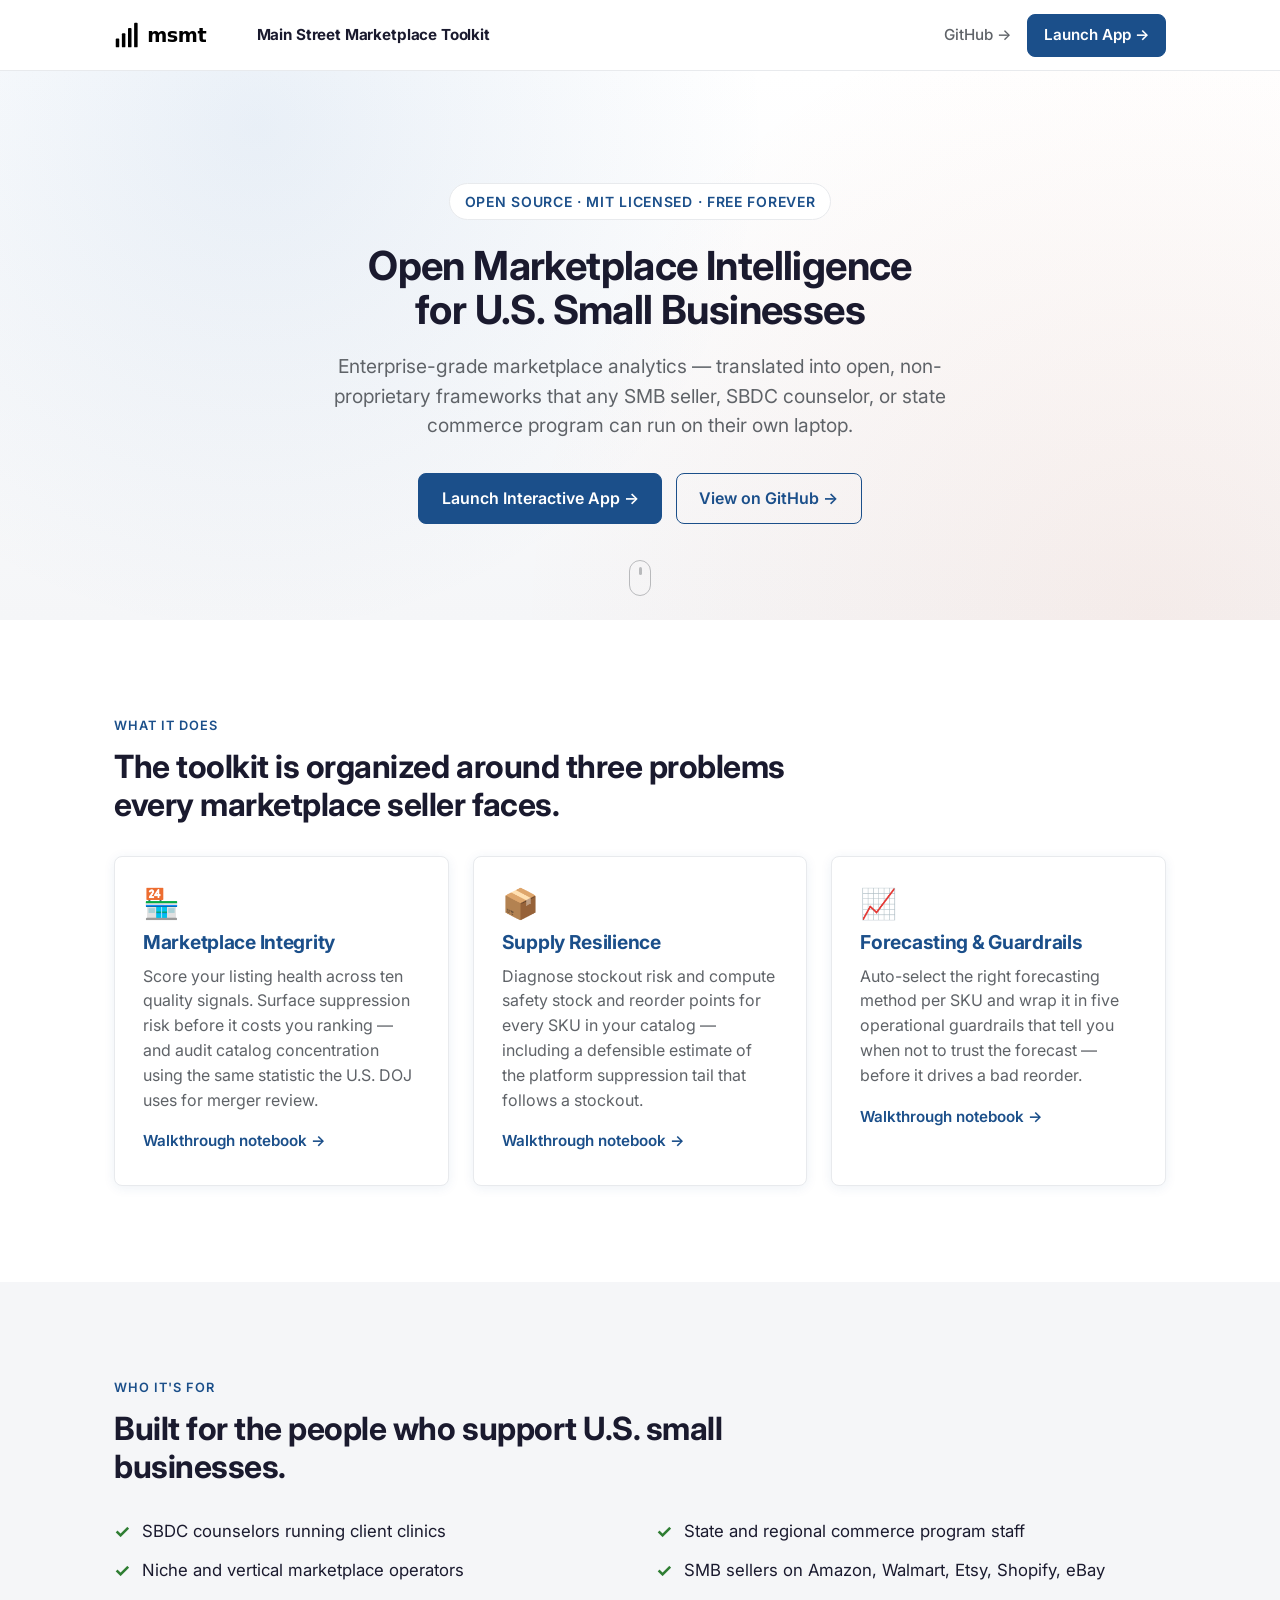
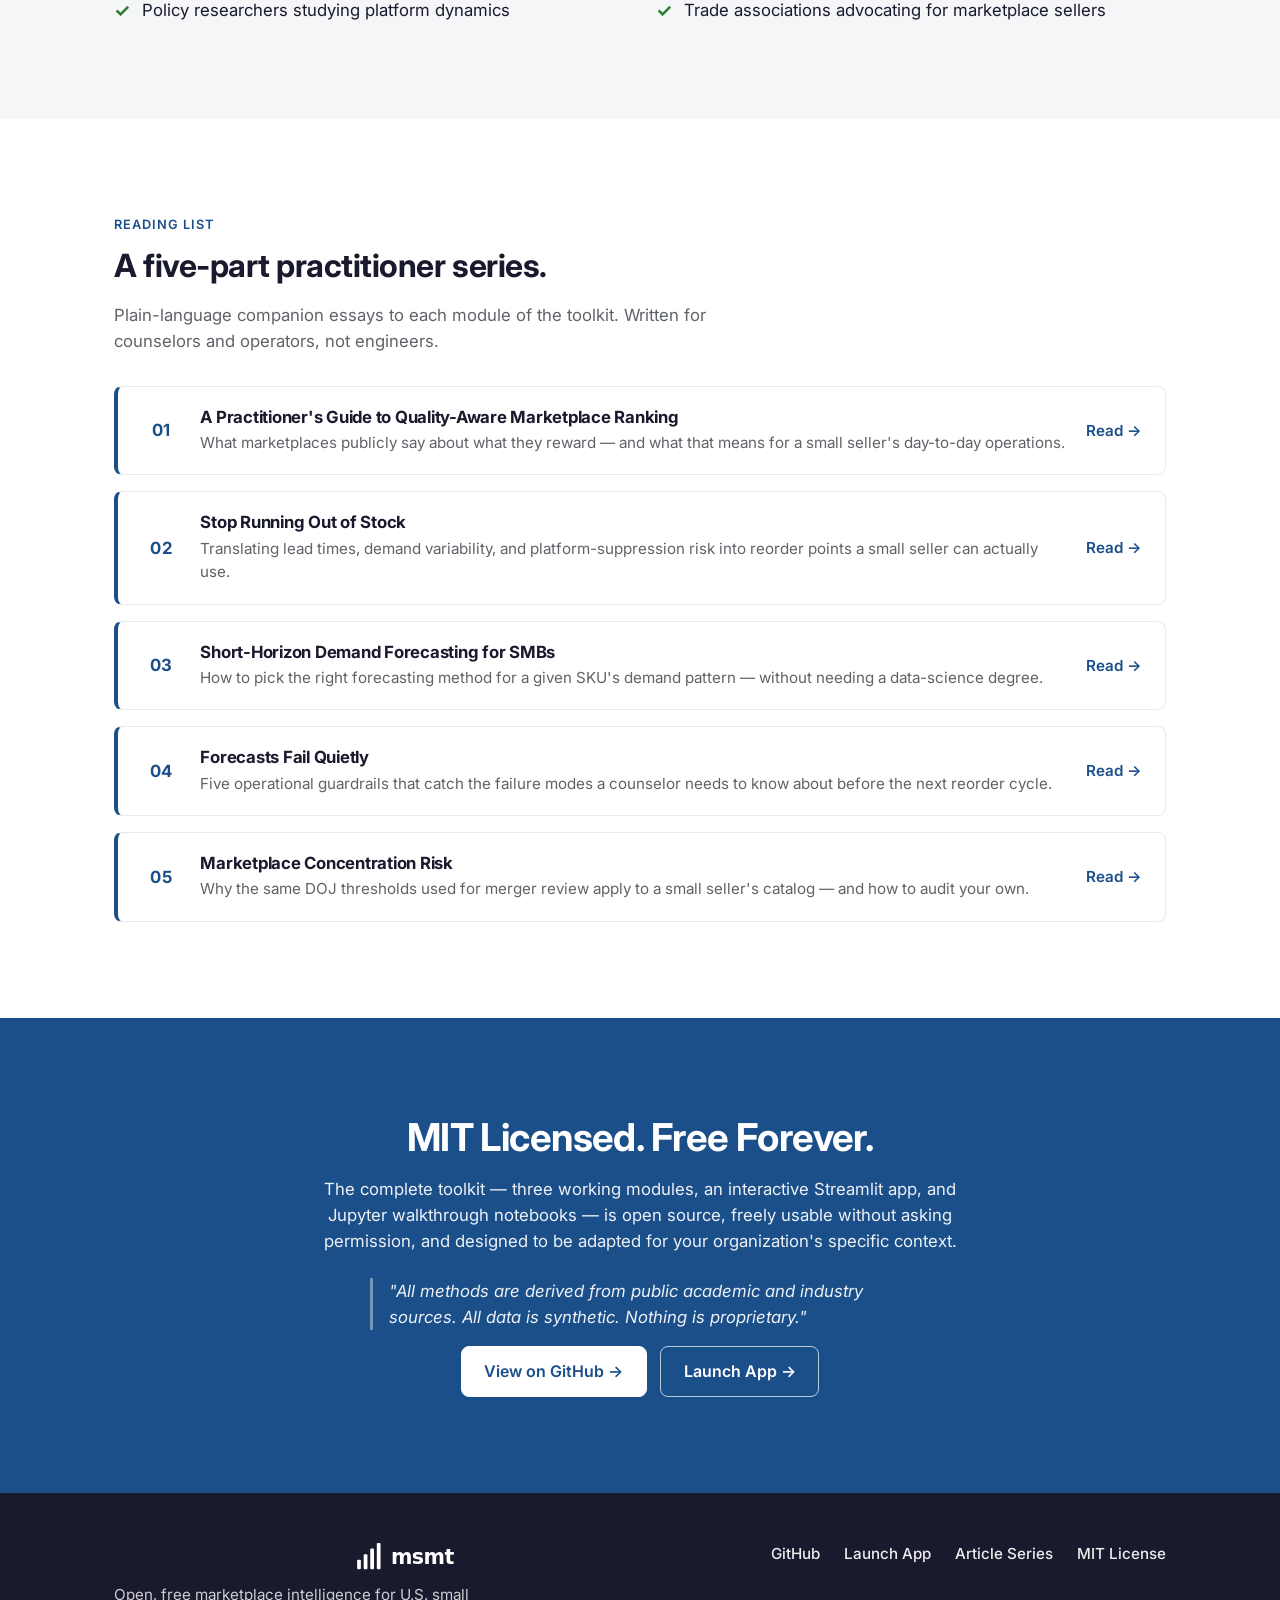
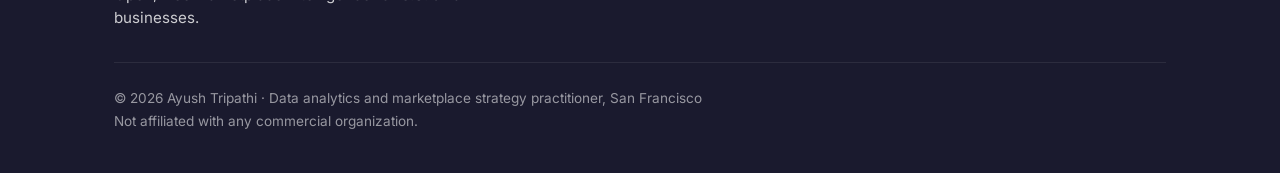
==== website/index.html @ 398aa833 "Add website landing page for mainstreetmarketplace.org Self-contained static landing page deployable" ====
<!DOCTYPE html>
<html lang="en">
<head>
    <meta charset="UTF-8">
    <meta name="viewport" content="width=device-width, initial-scale=1.0">
    <title>Main Street Marketplace Toolkit — Open Marketplace Intelligence for U.S. Small Businesses</title>
    <meta name="description" content="Open, free, MIT-licensed marketplace intelligence toolkit for U.S. small businesses, SBDC counselors, and state commerce programs. Listing-quality scoring, supply-resilience analytics, and demand forecasting with practitioner guardrails.">
    <link rel="icon" type="image/svg+xml" href="assets/logo.svg">
    <link rel="preconnect" href="https://fonts.googleapis.com">
    <link rel="preconnect" href="https://fonts.gstatic.com" crossorigin>
    <link href="https://fonts.googleapis.com/css2?family=Inter:wght@400;500;600;700&display=swap" rel="stylesheet">
    <link rel="stylesheet" href="style.css">
</head>
<body>

<!-- =============================================================== -->
<!-- 1. NAVBAR                                                         -->
<!-- =============================================================== -->
<header class="navbar">
    <div class="navbar-inner">
        <a href="#top" class="brand" aria-label="Main Street Marketplace Toolkit home">
            <img src="assets/logo.svg" alt="" class="brand-logo">
            <span class="brand-name">Main Street Marketplace Toolkit</span>
        </a>
        <nav class="nav-links" aria-label="Primary">
            <a href="https://github.com/ayushtripathi955/main-street-marketplace-toolkit" class="nav-link" target="_blank" rel="noopener">GitHub →</a>
            <a href="https://app.mainstreetmarketplace.org" class="btn btn-primary nav-cta">Launch App →</a>
        </nav>
    </div>
</header>

<main id="top">

<!-- =============================================================== -->
<!-- 2. HERO                                                           -->
<!-- =============================================================== -->
<section class="hero">
    <div class="container hero-inner">
        <span class="eyebrow">Open Source · MIT Licensed · Free Forever</span>
        <h1 class="hero-headline">Open Marketplace Intelligence<br>for U.S. Small Businesses</h1>
        <p class="hero-subhead">
            Enterprise-grade marketplace analytics — translated into open,
            non-proprietary frameworks that any SMB seller, SBDC counselor,
            or state commerce program can run on their own laptop.
        </p>
        <div class="hero-ctas">
            <a href="https://app.mainstreetmarketplace.org" class="btn btn-primary">Launch Interactive App →</a>
            <a href="https://github.com/ayushtripathi955/main-street-marketplace-toolkit" class="btn btn-outline" target="_blank" rel="noopener">View on GitHub →</a>
        </div>
    </div>
    <div class="hero-scroll" aria-hidden="true">
        <span></span>
    </div>
</section>

<!-- =============================================================== -->
<!-- 3. THREE PILLARS                                                  -->
<!-- =============================================================== -->
<section class="section pillars">
    <div class="container">
        <p class="section-eyebrow">What it does</p>
        <h2 class="section-title">The toolkit is organized around three problems every marketplace seller faces.</h2>
        <div class="pillar-grid">

            <article class="pillar-card">
                <div class="pillar-icon" aria-hidden="true">🏪</div>
                <h3>Marketplace Integrity</h3>
                <p>
                    Score your listing health across ten quality signals. Surface
                    suppression risk before it costs you ranking — and audit
                    catalog concentration using the same statistic the U.S. DOJ
                    uses for merger review.
                </p>
                <a href="https://github.com/ayushtripathi955/main-street-marketplace-toolkit/blob/main/notebooks/01_marketplace_integrity_walkthrough.ipynb" class="pillar-link" target="_blank" rel="noopener">Walkthrough notebook →</a>
            </article>

            <article class="pillar-card">
                <div class="pillar-icon" aria-hidden="true">📦</div>
                <h3>Supply Resilience</h3>
                <p>
                    Diagnose stockout risk and compute safety stock and reorder
                    points for every SKU in your catalog — including a defensible
                    estimate of the platform suppression tail that follows a
                    stockout.
                </p>
                <a href="https://github.com/ayushtripathi955/main-street-marketplace-toolkit/blob/main/notebooks/02_supply_resilience_walkthrough.ipynb" class="pillar-link" target="_blank" rel="noopener">Walkthrough notebook →</a>
            </article>

            <article class="pillar-card">
                <div class="pillar-icon" aria-hidden="true">📈</div>
                <h3>Forecasting &amp; Guardrails</h3>
                <p>
                    Auto-select the right forecasting method per SKU and wrap it
                    in five operational guardrails that tell you when not to
                    trust the forecast — before it drives a bad reorder.
                </p>
                <a href="https://github.com/ayushtripathi955/main-street-marketplace-toolkit/blob/main/notebooks/03_forecasting_guardrails_walkthrough.ipynb" class="pillar-link" target="_blank" rel="noopener">Walkthrough notebook →</a>
            </article>

        </div>
    </div>
</section>

<!-- =============================================================== -->
<!-- 4. WHO IT'S FOR                                                   -->
<!-- =============================================================== -->
<section class="section audience">
    <div class="container">
        <p class="section-eyebrow">Who it's for</p>
        <h2 class="section-title">Built for the people who support U.S. small businesses.</h2>
        <ul class="audience-list">
            <li><span class="check">✓</span> SBDC counselors running client clinics</li>
            <li><span class="check">✓</span> State and regional commerce program staff</li>
            <li><span class="check">✓</span> Niche and vertical marketplace operators</li>
            <li><span class="check">✓</span> SMB sellers on Amazon, Walmart, Etsy, Shopify, eBay</li>
            <li><span class="check">✓</span> Policy researchers studying platform dynamics</li>
            <li><span class="check">✓</span> Trade associations advocating for marketplace sellers</li>
        </ul>
    </div>
</section>

<!-- =============================================================== -->
<!-- 5. ARTICLE SERIES                                                 -->
<!-- =============================================================== -->
<section class="section articles">
    <div class="container">
        <p class="section-eyebrow">Reading list</p>
        <h2 class="section-title">A five-part practitioner series.</h2>
        <p class="section-lede">
            Plain-language companion essays to each module of the toolkit.
            Written for counselors and operators, not engineers.
        </p>
        <ol class="article-list">
            <li class="article-card">
                <span class="article-num">01</span>
                <div class="article-body">
                    <h4>A Practitioner's Guide to Quality-Aware Marketplace Ranking</h4>
                    <p>What marketplaces publicly say about what they reward — and what that means for a small seller's day-to-day operations.</p>
                </div>
                <a href="#" class="article-link">Read →</a>
            </li>
            <li class="article-card">
                <span class="article-num">02</span>
                <div class="article-body">
                    <h4>Stop Running Out of Stock</h4>
                    <p>Translating lead times, demand variability, and platform-suppression risk into reorder points a small seller can actually use.</p>
                </div>
                <a href="#" class="article-link">Read →</a>
            </li>
            <li class="article-card">
                <span class="article-num">03</span>
                <div class="article-body">
                    <h4>Short-Horizon Demand Forecasting for SMBs</h4>
                    <p>How to pick the right forecasting method for a given SKU's demand pattern — without needing a data-science degree.</p>
                </div>
                <a href="#" class="article-link">Read →</a>
            </li>
            <li class="article-card">
                <span class="article-num">04</span>
                <div class="article-body">
                    <h4>Forecasts Fail Quietly</h4>
                    <p>Five operational guardrails that catch the failure modes a counselor needs to know about before the next reorder cycle.</p>
                </div>
                <a href="#" class="article-link">Read →</a>
            </li>
            <li class="article-card">
                <span class="article-num">05</span>
                <div class="article-body">
                    <h4>Marketplace Concentration Risk</h4>
                    <p>Why the same DOJ thresholds used for merger review apply to a small seller's catalog — and how to audit your own.</p>
                </div>
                <a href="#" class="article-link">Read →</a>
            </li>
        </ol>
    </div>
</section>

<!-- =============================================================== -->
<!-- 6. OPEN SOURCE CALLOUT                                            -->
<!-- =============================================================== -->
<section class="callout">
    <div class="container callout-inner">
        <h2>MIT Licensed. Free Forever.</h2>
        <p>
            The complete toolkit — three working modules, an interactive
            Streamlit app, and Jupyter walkthrough notebooks — is open
            source, freely usable without asking permission, and designed
            to be adapted for your organization's specific context.
        </p>
        <p class="callout-quote">
            "All methods are derived from public academic and industry
            sources. All data is synthetic. Nothing is proprietary."
        </p>
        <div class="callout-ctas">
            <a href="https://github.com/ayushtripathi955/main-street-marketplace-toolkit" class="btn btn-on-dark" target="_blank" rel="noopener">View on GitHub →</a>
            <a href="https://app.mainstreetmarketplace.org" class="btn btn-on-dark-outline">Launch App →</a>
        </div>
    </div>
</section>

</main>

<!-- =============================================================== -->
<!-- 7. FOOTER                                                         -->
<!-- =============================================================== -->
<footer class="footer">
    <div class="container footer-inner">
        <div class="footer-brand">
            <img src="assets/logo.svg" alt="" class="footer-logo">
            <p class="footer-tagline">
                Open, free marketplace intelligence for U.S. small businesses.
            </p>
        </div>
        <ul class="footer-links" aria-label="Footer">
            <li><a href="https://github.com/ayushtripathi955/main-street-marketplace-toolkit" target="_blank" rel="noopener">GitHub</a></li>
            <li><a href="https://app.mainstreetmarketplace.org">Launch App</a></li>
            <li><a href="#">Article Series</a></li>
            <li><a href="https://github.com/ayushtripathi955/main-street-marketplace-toolkit/blob/main/LICENSE" target="_blank" rel="noopener">MIT License</a></li>
        </ul>
        <p class="footer-meta">
            © 2026 Ayush Tripathi · Data analytics and marketplace strategy practitioner, San Francisco<br>
            Not affiliated with any commercial organization.
        </p>
    </div>
</footer>

</body>
</html>
---- website/style.css ----
/* ==========================================================================
   Main Street Marketplace Toolkit — landing page styles.
   Pure CSS, no preprocessor. CSS custom properties mirror brand/tokens.json.
   Mobile-first; desktop refinements come in via min-width media queries.
   ========================================================================== */

:root {
    /* Colors */
    --color-primary:        #1B4F8A;
    --color-primary-light:  #2D6DB5;
    --color-primary-dark:   #0F3060;
    --color-accent:         #E85D26;
    --color-accent-light:   #F07A48;
    --color-success:        #2E7D32;
    --color-warning:        #F57C00;
    --color-danger:         #C62828;
    --color-neutral-100:    #FFFFFF;
    --color-neutral-200:    #F5F6F8;
    --color-neutral-300:    #E8EAED;
    --color-neutral-600:    #5F6368;
    --color-neutral-900:    #1A1A2E;

    /* Typography */
    --font-family: 'Inter', -apple-system, BlinkMacSystemFont, 'Segoe UI', sans-serif;
    --fs-base:  16px;
    --fs-sm:    14px;
    --fs-lg:    20px;
    --fs-xl:    28px;
    --fs-hero:  40px;

    /* Layout */
    --container-max: 1100px;
    --radius:        8px;
    --shadow:        0 2px 12px rgba(27, 79, 138, 0.08);
    --shadow-lg:     0 8px 32px rgba(27, 79, 138, 0.12);
}

/* --------------------------------------------------------------------------
   Reset / base
   -------------------------------------------------------------------------- */

*, *::before, *::after { box-sizing: border-box; }

html {
    scroll-behavior: smooth;
    text-size-adjust: 100%;
}

body {
    margin: 0;
    padding: 0;
    font-family: var(--font-family);
    font-size: var(--fs-base);
    line-height: 1.55;
    color: var(--color-neutral-900);
    background-color: var(--color-neutral-100);
    -webkit-font-smoothing: antialiased;
    -moz-osx-font-smoothing: grayscale;
}

h1, h2, h3, h4 {
    margin: 0 0 0.5em;
    color: var(--color-neutral-900);
    letter-spacing: -0.015em;
    line-height: 1.2;
}

p { margin: 0 0 1em; }

a {
    color: var(--color-primary);
    text-decoration: none;
    transition: color 0.15s ease;
}

a:hover { color: var(--color-primary-dark); }

img { display: block; max-width: 100%; height: auto; }

ul, ol { padding: 0; margin: 0; list-style: none; }

.container {
    width: 100%;
    max-width: var(--container-max);
    margin: 0 auto;
    padding: 0 1.5rem;
}

/* --------------------------------------------------------------------------
   Buttons
   -------------------------------------------------------------------------- */

.btn {
    display: inline-flex;
    align-items: center;
    justify-content: center;
    padding: 0.75rem 1.4rem;
    font-family: var(--font-family);
    font-size: var(--fs-base);
    font-weight: 600;
    border-radius: var(--radius);
    border: 1.5px solid transparent;
    cursor: pointer;
    text-decoration: none;
    transition: background-color 0.15s ease, color 0.15s ease,
                border-color 0.15s ease, transform 0.05s ease;
    white-space: nowrap;
}

.btn:active { transform: translateY(1px); }

.btn-primary {
    background-color: var(--color-primary);
    color: var(--color-neutral-100);
    border-color: var(--color-primary);
}

.btn-primary:hover {
    background-color: var(--color-primary-dark);
    border-color: var(--color-primary-dark);
    color: var(--color-neutral-100);
}

.btn-outline {
    background-color: transparent;
    color: var(--color-primary);
    border-color: var(--color-primary);
}

.btn-outline:hover {
    background-color: var(--color-primary);
    color: var(--color-neutral-100);
}

.btn-on-dark {
    background-color: var(--color-neutral-100);
    color: var(--color-primary);
    border-color: var(--color-neutral-100);
}

.btn-on-dark:hover {
    background-color: rgba(255, 255, 255, 0.92);
    color: var(--color-primary-dark);
}

.btn-on-dark-outline {
    background-color: transparent;
    color: var(--color-neutral-100);
    border-color: rgba(255, 255, 255, 0.7);
}

.btn-on-dark-outline:hover {
    background-color: rgba(255, 255, 255, 0.10);
    color: var(--color-neutral-100);
    border-color: var(--color-neutral-100);
}

/* --------------------------------------------------------------------------
   Navbar
   -------------------------------------------------------------------------- */

.navbar {
    position: sticky;
    top: 0;
    z-index: 50;
    background-color: rgba(255, 255, 255, 0.94);
    backdrop-filter: saturate(180%) blur(8px);
    -webkit-backdrop-filter: saturate(180%) blur(8px);
    border-bottom: 1px solid var(--color-neutral-300);
}

.navbar-inner {
    max-width: var(--container-max);
    margin: 0 auto;
    padding: 0.85rem 1.5rem;
    display: flex;
    align-items: center;
    justify-content: space-between;
    gap: 1rem;
}

.brand {
    display: inline-flex;
    align-items: center;
    gap: 0.6rem;
    color: var(--color-primary);
    font-weight: 700;
}

.brand-logo {
    height: 28px;
    width: auto;
    color: var(--color-primary);
}

.brand-name {
    font-size: 0.95rem;
    color: var(--color-neutral-900);
    letter-spacing: -0.01em;
}

.nav-links {
    display: flex;
    align-items: center;
    gap: 1rem;
}

.nav-link {
    color: var(--color-neutral-600);
    font-size: 0.95rem;
    font-weight: 500;
}

.nav-link:hover { color: var(--color-primary-dark); }

.nav-cta {
    padding: 0.55rem 1rem;
    font-size: 0.95rem;
}

@media (max-width: 600px) {
    .brand-name { display: none; }
    .nav-link { display: none; }
    .nav-cta { padding: 0.5rem 0.9rem; }
}

/* --------------------------------------------------------------------------
   Hero
   -------------------------------------------------------------------------- */

.hero {
    position: relative;
    padding: 5rem 0 4rem;
    background:
        radial-gradient(circle at 20% 10%, rgba(45, 109, 181, 0.10) 0%, transparent 45%),
        radial-gradient(circle at 90% 100%, rgba(232, 93, 38, 0.07) 0%, transparent 50%),
        linear-gradient(180deg, var(--color-neutral-100) 0%, var(--color-neutral-200) 100%);
    overflow: hidden;
}

.hero-inner {
    text-align: center;
    max-width: 820px;
}

.eyebrow {
    display: inline-block;
    background-color: var(--color-neutral-100);
    color: var(--color-primary);
    border: 1px solid var(--color-neutral-300);
    font-size: var(--fs-sm);
    font-weight: 600;
    letter-spacing: 0.05em;
    text-transform: uppercase;
    padding: 0.4rem 0.9rem;
    border-radius: 999px;
    margin-bottom: 1.5rem;
}

.hero-headline {
    font-size: 2.25rem;
    font-weight: 700;
    line-height: 1.1;
    color: var(--color-neutral-900);
    margin-bottom: 1.25rem;
}

.hero-subhead {
    font-size: 1.1rem;
    color: var(--color-neutral-600);
    max-width: 640px;
    margin: 0 auto 2rem;
}

.hero-ctas {
    display: flex;
    gap: 0.85rem;
    justify-content: center;
    flex-wrap: wrap;
}

.hero-scroll {
    position: absolute;
    bottom: 1.5rem;
    left: 50%;
    transform: translateX(-50%);
    width: 22px;
    height: 36px;
    border: 1.5px solid var(--color-neutral-600);
    border-radius: 12px;
    opacity: 0.4;
}

.hero-scroll span {
    display: block;
    width: 3px;
    height: 8px;
    background: var(--color-neutral-600);
    border-radius: 2px;
    margin: 6px auto;
    animation: scroll-bob 1.6s ease-in-out infinite;
}

@keyframes scroll-bob {
    0%, 100% { transform: translateY(0); opacity: 0.5; }
    50%      { transform: translateY(8px); opacity: 1; }
}

@media (min-width: 768px) {
    .hero { padding: 7rem 0 6rem; }
    .hero-headline { font-size: var(--fs-hero); }
    .hero-subhead { font-size: 1.2rem; }
}

/* --------------------------------------------------------------------------
   Generic section
   -------------------------------------------------------------------------- */

.section {
    padding: 4.5rem 0;
}

@media (min-width: 768px) {
    .section { padding: 6rem 0; }
}

.section-eyebrow {
    text-transform: uppercase;
    letter-spacing: 0.08em;
    font-size: 0.8rem;
    font-weight: 600;
    color: var(--color-primary);
    margin-bottom: 0.75rem;
}

.section-title {
    font-size: 1.75rem;
    font-weight: 700;
    margin-bottom: 1rem;
    max-width: 720px;
}

.section-lede {
    color: var(--color-neutral-600);
    font-size: 1.05rem;
    max-width: 640px;
    margin-bottom: 2rem;
}

@media (min-width: 768px) {
    .section-title { font-size: 2rem; }
}

/* --------------------------------------------------------------------------
   Pillars
   -------------------------------------------------------------------------- */

.pillars {
    background-color: var(--color-neutral-100);
}

.pillar-grid {
    display: grid;
    grid-template-columns: repeat(auto-fit, minmax(280px, 1fr));
    gap: 1.5rem;
    margin-top: 2rem;
}

.pillar-card {
    background-color: var(--color-neutral-100);
    border: 1px solid var(--color-neutral-300);
    border-radius: var(--radius);
    box-shadow: var(--shadow);
    padding: 2rem 1.75rem;
    transition: transform 0.2s ease, box-shadow 0.2s ease;
}

.pillar-card:hover {
    transform: translateY(-3px);
    box-shadow: var(--shadow-lg);
}

.pillar-card .pillar-icon {
    font-size: 1.85rem;
    line-height: 1;
    margin-bottom: 0.75rem;
}

.pillar-card h3 {
    color: var(--color-primary);
    font-size: 1.2rem;
    font-weight: 700;
    margin-bottom: 0.6rem;
}

.pillar-card p {
    color: var(--color-neutral-600);
    margin-bottom: 1rem;
}

.pillar-link {
    display: inline-flex;
    align-items: center;
    color: var(--color-primary);
    font-weight: 600;
    font-size: 0.95rem;
}

.pillar-link:hover { color: var(--color-primary-dark); }

/* --------------------------------------------------------------------------
   Audience
   -------------------------------------------------------------------------- */

.audience {
    background-color: var(--color-neutral-200);
}

.audience-list {
    display: grid;
    grid-template-columns: 1fr;
    gap: 0.85rem 2rem;
    margin-top: 2rem;
    color: var(--color-neutral-900);
    font-size: 1.05rem;
}

.audience-list li {
    display: flex;
    align-items: flex-start;
    gap: 0.75rem;
    line-height: 1.5;
}

.check {
    flex: 0 0 auto;
    color: var(--color-success);
    font-weight: 700;
    font-size: 1.15rem;
    line-height: 1.4;
}

@media (min-width: 720px) {
    .audience-list { grid-template-columns: 1fr 1fr; }
}

/* --------------------------------------------------------------------------
   Articles
   -------------------------------------------------------------------------- */

.articles { background-color: var(--color-neutral-100); }

.article-list {
    display: grid;
    gap: 1rem;
}

.article-card {
    display: grid;
    grid-template-columns: auto 1fr auto;
    gap: 1.25rem;
    align-items: center;
    background-color: var(--color-neutral-100);
    border: 1px solid var(--color-neutral-300);
    border-left: 4px solid var(--color-primary);
    border-radius: var(--radius);
    padding: 1.25rem 1.5rem;
    transition: box-shadow 0.15s ease;
}

.article-card:hover { box-shadow: var(--shadow); }

.article-num {
    font-family: var(--font-family);
    font-weight: 700;
    color: var(--color-primary);
    font-size: 1.05rem;
    letter-spacing: 0.04em;
    width: 2.4rem;
    text-align: center;
}

.article-body h4 {
    font-size: 1.05rem;
    margin-bottom: 0.25rem;
    color: var(--color-neutral-900);
}

.article-body p {
    color: var(--color-neutral-600);
    margin: 0;
    font-size: 0.95rem;
}

.article-link {
    color: var(--color-primary);
    font-weight: 600;
    font-size: 0.95rem;
    white-space: nowrap;
}

@media (max-width: 600px) {
    .article-card {
        grid-template-columns: auto 1fr;
        grid-template-rows: auto auto;
    }
    .article-link { grid-column: 1 / -1; text-align: right; }
}

/* --------------------------------------------------------------------------
   Open-source callout
   -------------------------------------------------------------------------- */

.callout {
    background-color: var(--color-primary);
    color: var(--color-neutral-100);
    padding: 4.5rem 0;
}

.callout-inner {
    max-width: 740px;
    text-align: center;
}

.callout h2 {
    color: var(--color-neutral-100);
    font-size: 2rem;
    margin-bottom: 1rem;
}

.callout p {
    color: rgba(255, 255, 255, 0.92);
    font-size: 1.05rem;
    margin-bottom: 1rem;
}

.callout-quote {
    font-style: italic;
    color: rgba(255, 255, 255, 0.85);
    border-left: 3px solid rgba(255, 255, 255, 0.4);
    padding-left: 1rem;
    text-align: left;
    margin: 1.5rem auto 2rem;
    max-width: 540px;
}

.callout-ctas {
    display: flex;
    gap: 0.85rem;
    justify-content: center;
    flex-wrap: wrap;
}

@media (min-width: 768px) {
    .callout { padding: 6rem 0; }
    .callout h2 { font-size: 2.4rem; }
}

/* --------------------------------------------------------------------------
   Footer
   -------------------------------------------------------------------------- */

.footer {
    background-color: var(--color-neutral-900);
    color: rgba(255, 255, 255, 0.78);
    padding: 3rem 0 2.5rem;
}

.footer-inner {
    display: grid;
    grid-template-columns: 1fr;
    gap: 2rem;
}

.footer-brand {
    display: flex;
    flex-direction: column;
    gap: 0.75rem;
}

.footer-logo {
    height: 30px;
    width: auto;
    color: var(--color-neutral-100);
    filter: brightness(0) invert(1);
}

.footer-tagline {
    color: rgba(255, 255, 255, 0.78);
    font-size: 0.95rem;
    margin: 0;
    max-width: 380px;
}

.footer-links {
    display: flex;
    flex-wrap: wrap;
    gap: 1.5rem;
}

.footer-links a {
    color: rgba(255, 255, 255, 0.92);
    font-size: 0.95rem;
    font-weight: 500;
}

.footer-links a:hover { color: var(--color-neutral-100); text-decoration: underline; }

.footer-meta {
    color: rgba(255, 255, 255, 0.55);
    font-size: 0.85rem;
    line-height: 1.7;
    margin: 0;
}

@media (min-width: 768px) {
    .footer-inner {
        grid-template-columns: 1fr auto;
        align-items: start;
    }
    .footer-meta {
        grid-column: 1 / -1;
        padding-top: 1.5rem;
        border-top: 1px solid rgba(255, 255, 255, 0.08);
    }
}
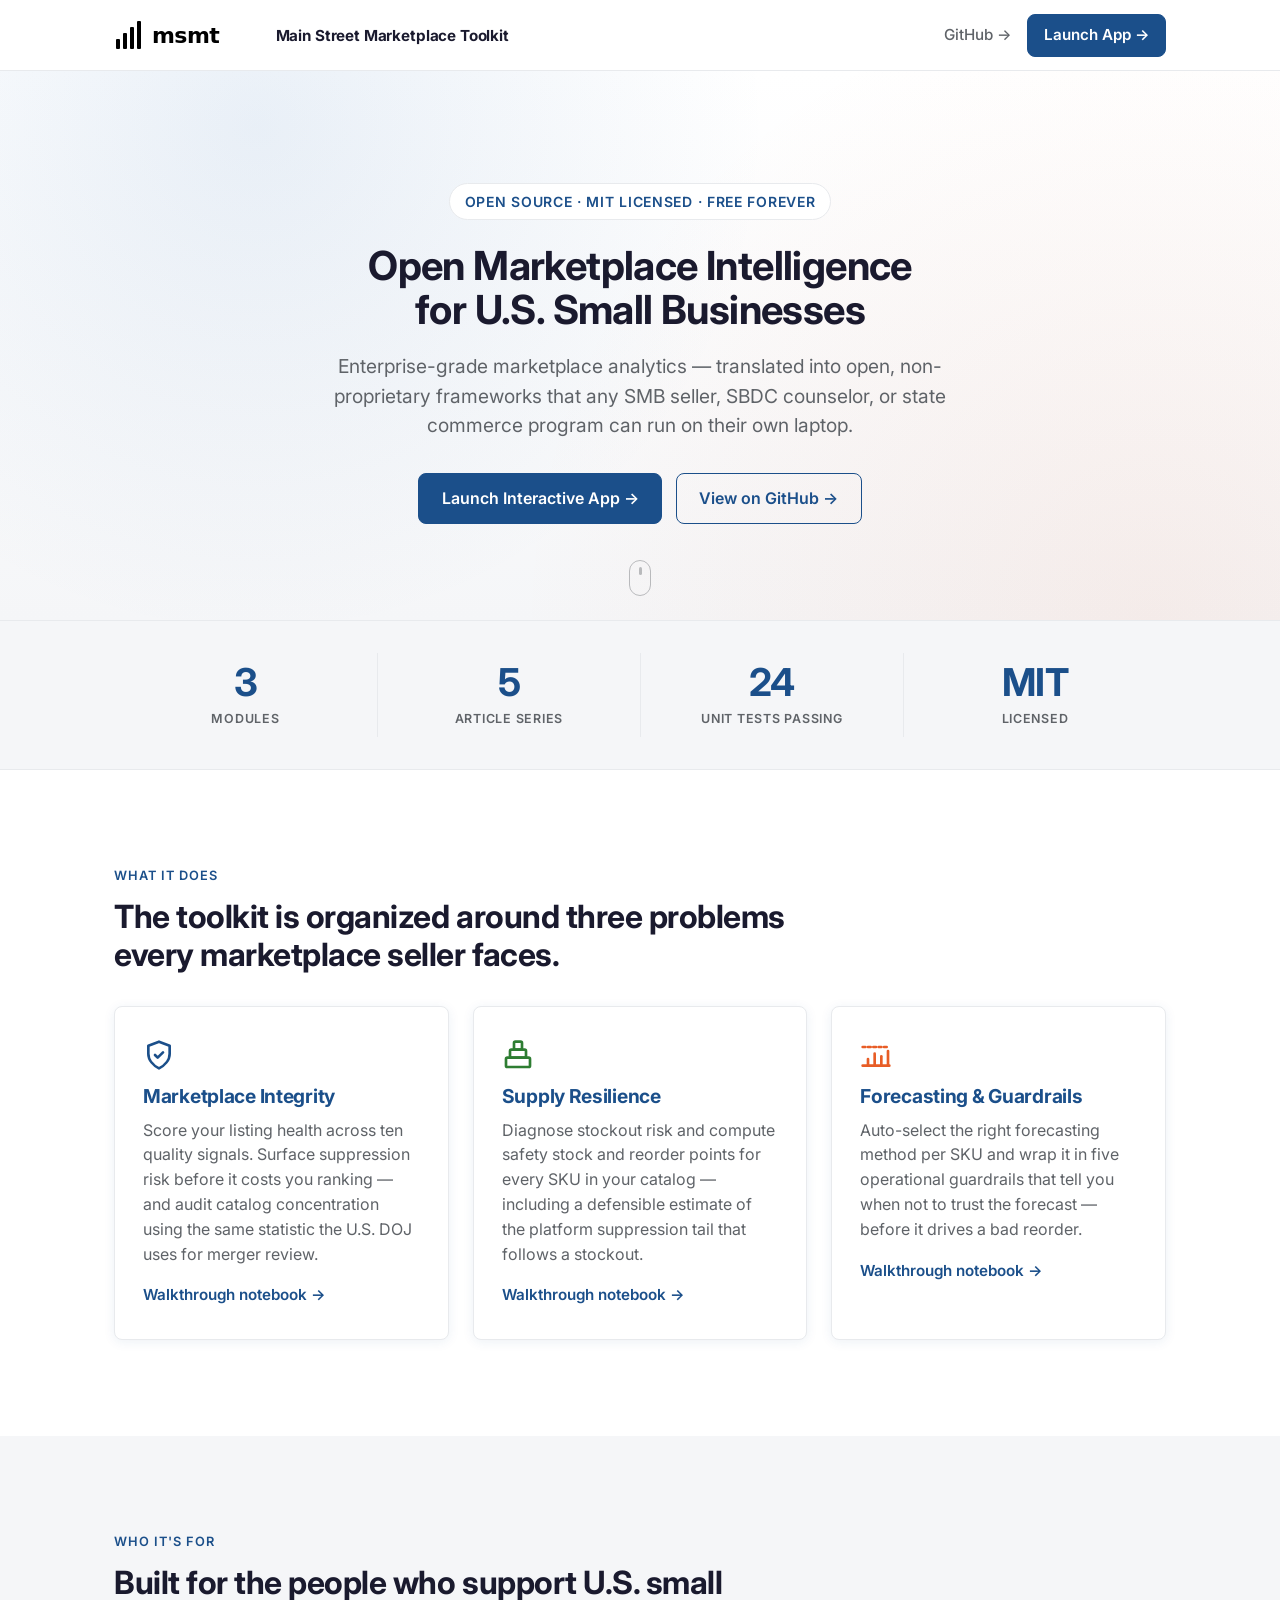
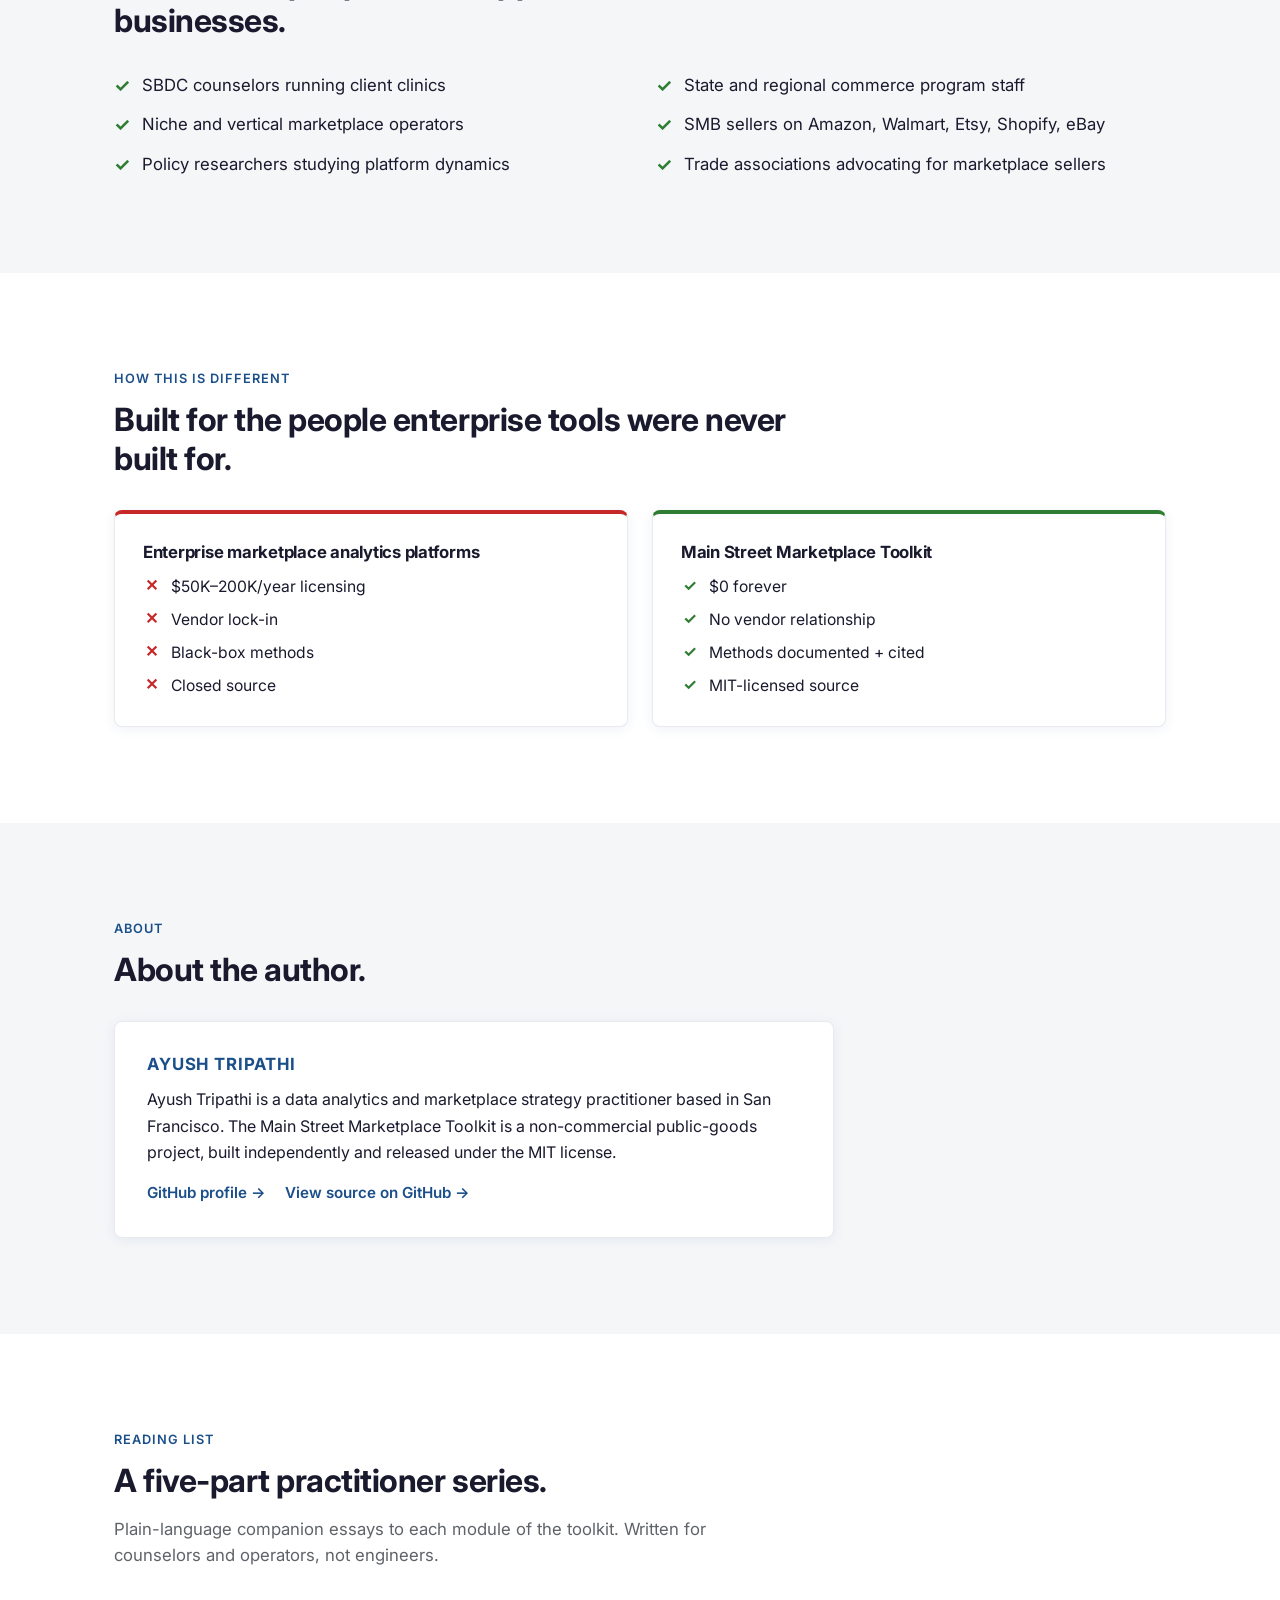
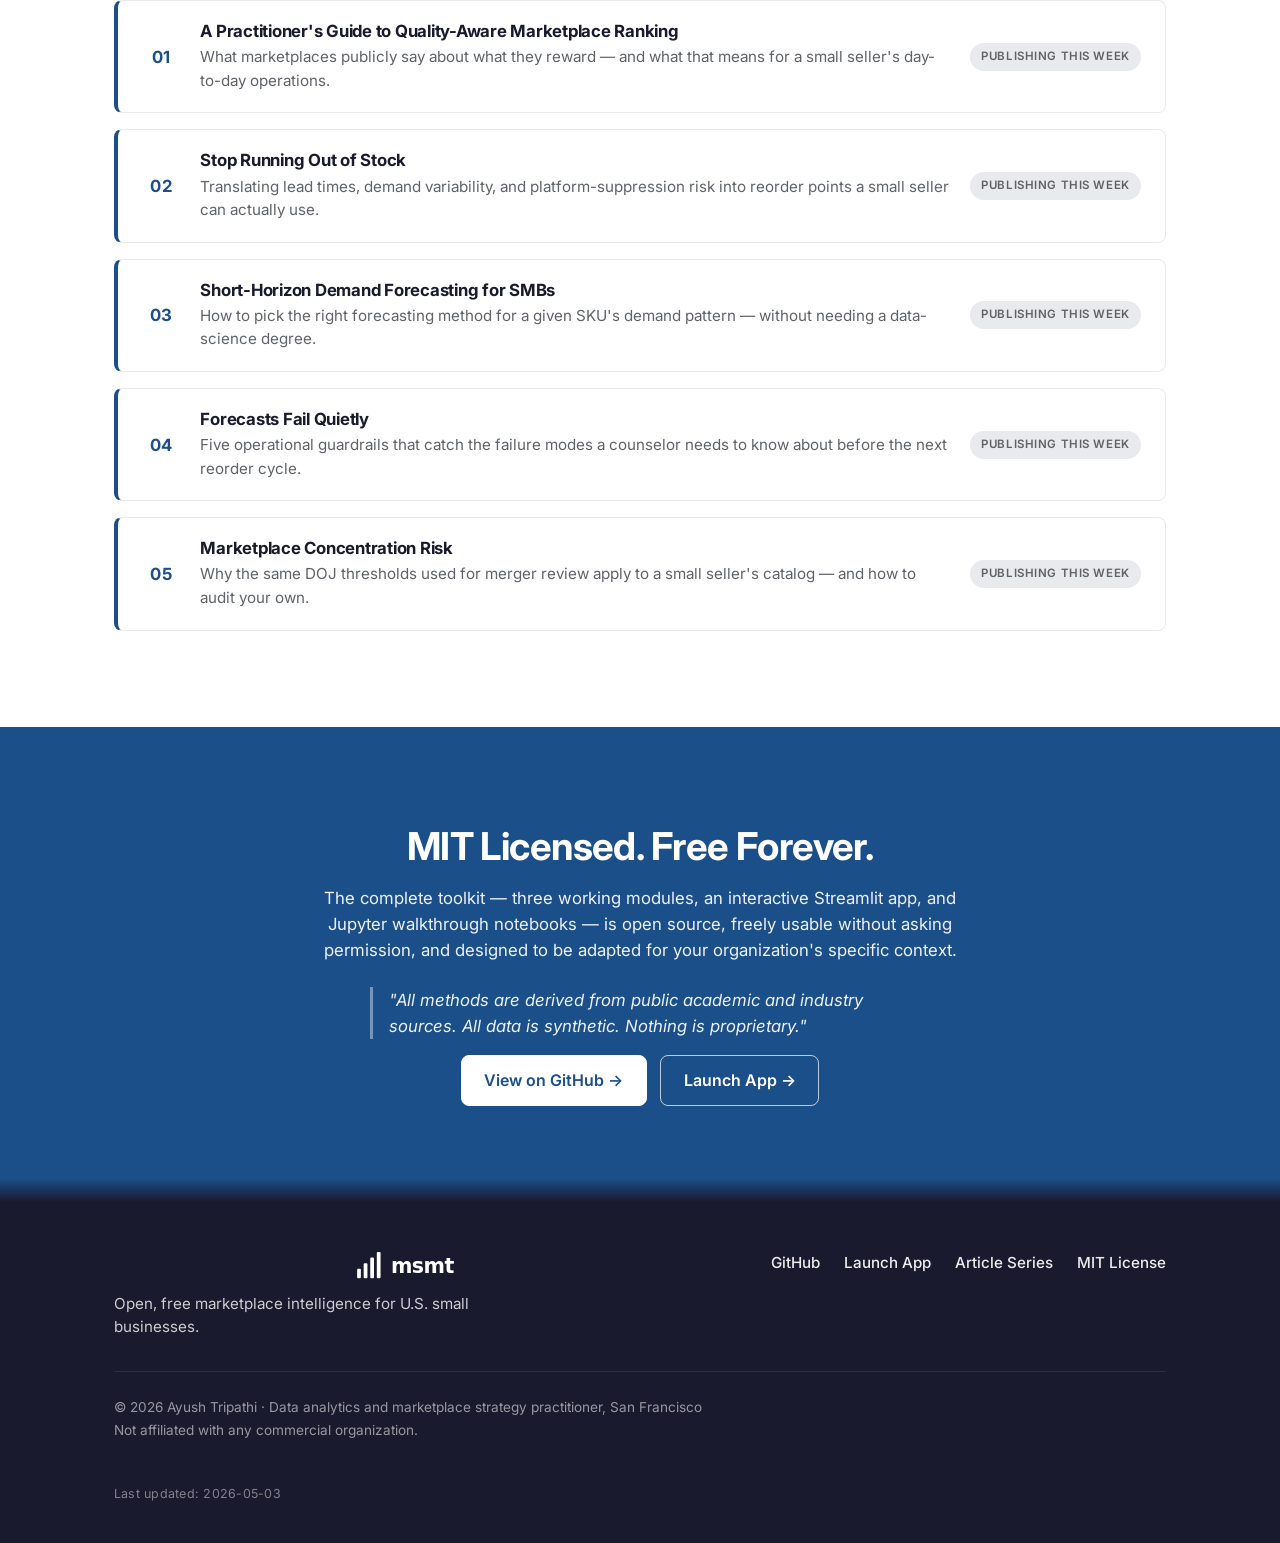
==== commit ea6fd0dd: "Polish landing page: stats strip, comparison block, hover animations, author bio Visual polish acros" ====
--- a/website/index.html
+++ b/website/index.html
@@ -10,6 +10,13 @@
     <link rel="preconnect" href="https://fonts.gstatic.com" crossorigin>
     <link href="https://fonts.googleapis.com/css2?family=Inter:wght@400;500;600;700&display=swap" rel="stylesheet">
     <link rel="stylesheet" href="style.css">
+    <script async src="https://www.googletagmanager.com/gtag/js?id=G-XXXXXXXXXX"></script>
+<script>
+  window.dataLayer = window.dataLayer || [];
+  function gtag(){dataLayer.push(arguments);}
+  gtag('js', new Date());
+  gtag('config', 'G-L7S6HE9DV4');
+</script>
 </head>
 <body>
 
@@ -24,7 +31,7 @@
         </a>
         <nav class="nav-links" aria-label="Primary">
             <a href="https://github.com/ayushtripathi955/main-street-marketplace-toolkit" class="nav-link" target="_blank" rel="noopener">GitHub →</a>
-            <a href="https://app.mainstreetmarketplace.org" class="btn btn-primary nav-cta">Launch App →</a>
+            <a href="https://main-street-marketplace.streamlit.app" class="btn btn-primary nav-cta">Launch App →</a>
         </nav>
     </div>
 </header>
@@ -44,7 +51,7 @@
             or state commerce program can run on their own laptop.
         </p>
         <div class="hero-ctas">
-            <a href="https://app.mainstreetmarketplace.org" class="btn btn-primary">Launch Interactive App →</a>
+            <a href="https://main-street-marketplace.streamlit.app" class="btn btn-primary">Launch Interactive App →</a>
             <a href="https://github.com/ayushtripathi955/main-street-marketplace-toolkit" class="btn btn-outline" target="_blank" rel="noopener">View on GitHub →</a>
         </div>
     </div>
@@ -54,7 +61,33 @@
 </section>
 
 <!-- =============================================================== -->
-<!-- 3. THREE PILLARS                                                  -->
+<!-- 3. STATS STRIP — by the numbers                                   -->
+<!-- =============================================================== -->
+<section class="stats-strip" aria-label="By the numbers">
+    <div class="container">
+        <div class="stats-grid">
+            <div class="stat">
+                <div class="stat-num">3</div>
+                <div class="stat-label">modules</div>
+            </div>
+            <div class="stat">
+                <div class="stat-num">5</div>
+                <div class="stat-label">article series</div>
+            </div>
+            <div class="stat">
+                <div class="stat-num">24</div>
+                <div class="stat-label">unit tests passing</div>
+            </div>
+            <div class="stat">
+                <div class="stat-num">MIT</div>
+                <div class="stat-label">licensed</div>
+            </div>
+        </div>
+    </div>
+</section>
+
+<!-- =============================================================== -->
+<!-- 4. THREE PILLARS                                                  -->
 <!-- =============================================================== -->
 <section class="section pillars">
     <div class="container">
@@ -63,7 +96,12 @@
         <div class="pillar-grid">
 
             <article class="pillar-card">
-                <div class="pillar-icon" aria-hidden="true">🏪</div>
+                <div class="pillar-icon" aria-hidden="true">
+                    <svg xmlns="http://www.w3.org/2000/svg" viewBox="0 0 24 24" width="32" height="32" fill="none" stroke="#1B4F8A" stroke-width="2" stroke-linecap="round" stroke-linejoin="round">
+                        <path d="M12 2 L20 5 V11 C20 16 16 20 12 22 C8 20 4 16 4 11 V5 Z"/>
+                        <path d="M9 12 L11 14 L15 10"/>
+                    </svg>
+                </div>
                 <h3>Marketplace Integrity</h3>
                 <p>
                     Score your listing health across ten quality signals. Surface
@@ -75,7 +113,13 @@
             </article>
 
             <article class="pillar-card">
-                <div class="pillar-icon" aria-hidden="true">📦</div>
+                <div class="pillar-icon" aria-hidden="true">
+                    <svg xmlns="http://www.w3.org/2000/svg" viewBox="0 0 24 24" width="32" height="32" fill="none" stroke="#2E7D32" stroke-width="2" stroke-linecap="round" stroke-linejoin="round">
+                        <rect x="3" y="14" width="18" height="7" rx="1"/>
+                        <rect x="6" y="8" width="12" height="6" rx="1"/>
+                        <rect x="9" y="2" width="6" height="6" rx="1"/>
+                    </svg>
+                </div>
                 <h3>Supply Resilience</h3>
                 <p>
                     Diagnose stockout risk and compute safety stock and reorder
@@ -87,7 +131,16 @@
             </article>
 
             <article class="pillar-card">
-                <div class="pillar-icon" aria-hidden="true">📈</div>
+                <div class="pillar-icon" aria-hidden="true">
+                    <svg xmlns="http://www.w3.org/2000/svg" viewBox="0 0 24 24" width="32" height="32" fill="none" stroke="#E85D26" stroke-width="2" stroke-linecap="round" stroke-linejoin="round">
+                        <line x1="2" y1="20" x2="22" y2="20"/>
+                        <line x1="6" y1="20" x2="6" y2="15"/>
+                        <line x1="11" y1="20" x2="11" y2="11"/>
+                        <line x1="16" y1="20" x2="16" y2="13"/>
+                        <line x1="21" y1="20" x2="21" y2="9"/>
+                        <line x1="2" y1="6" x2="22" y2="6" stroke-dasharray="2 2"/>
+                    </svg>
+                </div>
                 <h3>Forecasting &amp; Guardrails</h3>
                 <p>
                     Auto-select the right forecasting method per SKU and wrap it
@@ -120,7 +173,60 @@
 </section>
 
 <!-- =============================================================== -->
-<!-- 5. ARTICLE SERIES                                                 -->
+<!-- 5. HOW THIS IS DIFFERENT — comparison block                       -->
+<!-- =============================================================== -->
+<section class="section compare">
+    <div class="container">
+        <p class="section-eyebrow">How this is different</p>
+        <h2 class="section-title">Built for the people enterprise tools were never built for.</h2>
+        <div class="compare-grid">
+            <div class="compare-card compare-other">
+                <h3>Enterprise marketplace analytics platforms</h3>
+                <ul class="compare-list">
+                    <li><span class="compare-icon compare-icon-x">✕</span> $50K–200K/year licensing</li>
+                    <li><span class="compare-icon compare-icon-x">✕</span> Vendor lock-in</li>
+                    <li><span class="compare-icon compare-icon-x">✕</span> Black-box methods</li>
+                    <li><span class="compare-icon compare-icon-x">✕</span> Closed source</li>
+                </ul>
+            </div>
+            <div class="compare-card compare-msmt">
+                <h3>Main Street Marketplace Toolkit</h3>
+                <ul class="compare-list">
+                    <li><span class="compare-icon compare-icon-check">✓</span> $0 forever</li>
+                    <li><span class="compare-icon compare-icon-check">✓</span> No vendor relationship</li>
+                    <li><span class="compare-icon compare-icon-check">✓</span> Methods documented + cited</li>
+                    <li><span class="compare-icon compare-icon-check">✓</span> MIT-licensed source</li>
+                </ul>
+            </div>
+        </div>
+    </div>
+</section>
+
+<!-- =============================================================== -->
+<!-- 6. ABOUT THE AUTHOR                                               -->
+<!-- =============================================================== -->
+<section class="section author">
+    <div class="container">
+        <p class="section-eyebrow">About</p>
+        <h2 class="section-title">About the author.</h2>
+        <div class="author-card">
+            <h3>Ayush Tripathi</h3>
+            <p>
+                Ayush Tripathi is a data analytics and marketplace strategy
+                practitioner based in San Francisco. The Main Street
+                Marketplace Toolkit is a non-commercial public-goods project,
+                built independently and released under the MIT license.
+            </p>
+            <div class="author-links">
+                <a href="https://github.com/ayushtripathi955" target="_blank" rel="noopener">GitHub profile →</a>
+                <a href="https://github.com/ayushtripathi955/main-street-marketplace-toolkit" target="_blank" rel="noopener">View source on GitHub →</a>
+            </div>
+        </div>
+    </div>
+</section>
+
+<!-- =============================================================== -->
+<!-- 7. ARTICLE SERIES                                                 -->
 <!-- =============================================================== -->
 <section class="section articles">
     <div class="container">
@@ -137,7 +243,7 @@
                     <h4>A Practitioner's Guide to Quality-Aware Marketplace Ranking</h4>
                     <p>What marketplaces publicly say about what they reward — and what that means for a small seller's day-to-day operations.</p>
                 </div>
-                <a href="#" class="article-link">Read →</a>
+                <span class="article-badge">Publishing this week</span>
             </li>
             <li class="article-card">
                 <span class="article-num">02</span>
@@ -145,7 +251,7 @@
                     <h4>Stop Running Out of Stock</h4>
                     <p>Translating lead times, demand variability, and platform-suppression risk into reorder points a small seller can actually use.</p>
                 </div>
-                <a href="#" class="article-link">Read →</a>
+                <span class="article-badge">Publishing this week</span>
             </li>
             <li class="article-card">
                 <span class="article-num">03</span>
@@ -153,7 +259,7 @@
                     <h4>Short-Horizon Demand Forecasting for SMBs</h4>
                     <p>How to pick the right forecasting method for a given SKU's demand pattern — without needing a data-science degree.</p>
                 </div>
-                <a href="#" class="article-link">Read →</a>
+                <span class="article-badge">Publishing this week</span>
             </li>
             <li class="article-card">
                 <span class="article-num">04</span>
@@ -161,7 +267,7 @@
                     <h4>Forecasts Fail Quietly</h4>
                     <p>Five operational guardrails that catch the failure modes a counselor needs to know about before the next reorder cycle.</p>
                 </div>
-                <a href="#" class="article-link">Read →</a>
+                <span class="article-badge">Publishing this week</span>
             </li>
             <li class="article-card">
                 <span class="article-num">05</span>
@@ -169,7 +275,7 @@
                     <h4>Marketplace Concentration Risk</h4>
                     <p>Why the same DOJ thresholds used for merger review apply to a small seller's catalog — and how to audit your own.</p>
                 </div>
-                <a href="#" class="article-link">Read →</a>
+                <span class="article-badge">Publishing this week</span>
             </li>
         </ol>
     </div>
@@ -193,7 +299,7 @@
         </p>
         <div class="callout-ctas">
             <a href="https://github.com/ayushtripathi955/main-street-marketplace-toolkit" class="btn btn-on-dark" target="_blank" rel="noopener">View on GitHub →</a>
-            <a href="https://app.mainstreetmarketplace.org" class="btn btn-on-dark-outline">Launch App →</a>
+            <a href="https://main-street-marketplace.streamlit.app" class="btn btn-on-dark-outline">Launch App →</a>
         </div>
     </div>
 </section>
@@ -213,7 +319,7 @@
         </div>
         <ul class="footer-links" aria-label="Footer">
             <li><a href="https://github.com/ayushtripathi955/main-street-marketplace-toolkit" target="_blank" rel="noopener">GitHub</a></li>
-            <li><a href="https://app.mainstreetmarketplace.org">Launch App</a></li>
+            <li><a href="https://main-street-marketplace.streamlit.app">Launch App</a></li>
             <li><a href="#">Article Series</a></li>
             <li><a href="https://github.com/ayushtripathi955/main-street-marketplace-toolkit/blob/main/LICENSE" target="_blank" rel="noopener">MIT License</a></li>
         </ul>
@@ -221,6 +327,7 @@
             © 2026 Ayush Tripathi · Data analytics and marketplace strategy practitioner, San Francisco<br>
             Not affiliated with any commercial organization.
         </p>
+        <p class="footer-updated">Last updated: 2026-05-03</p>
     </div>
 </footer>
 
--- a/website/style.css
+++ b/website/style.css
@@ -185,12 +185,14 @@
     gap: 0.6rem;
     color: var(--color-primary);
     font-weight: 700;
+    line-height: 1;
 }
 
 .brand-logo {
-    height: 28px;
+    height: 32px;
     width: auto;
     color: var(--color-primary);
+    display: block;
 }
 
 .brand-name {
@@ -372,18 +374,22 @@
     border-radius: var(--radius);
     box-shadow: var(--shadow);
     padding: 2rem 1.75rem;
-    transition: transform 0.2s ease, box-shadow 0.2s ease;
+    transition: transform 200ms ease, box-shadow 200ms ease;
 }
 
 .pillar-card:hover {
-    transform: translateY(-3px);
+    transform: translateY(-4px);
     box-shadow: var(--shadow-lg);
 }
 
 .pillar-card .pillar-icon {
-    font-size: 1.85rem;
     line-height: 1;
-    margin-bottom: 0.75rem;
+    margin-bottom: 0.85rem;
+    display: block;
+}
+
+.pillar-card .pillar-icon svg {
+    display: block;
 }
 
 .pillar-card h3 {
@@ -465,10 +471,28 @@
     border-left: 4px solid var(--color-primary);
     border-radius: var(--radius);
     padding: 1.25rem 1.5rem;
-    transition: box-shadow 0.15s ease;
-}
-
-.article-card:hover { box-shadow: var(--shadow); }
+    transition: transform 200ms ease, box-shadow 200ms ease;
+}
+
+.article-card:hover {
+    transform: translateY(-4px);
+    box-shadow: var(--shadow);
+}
+
+.article-badge {
+    display: inline-block;
+    background-color: var(--color-neutral-300);
+    color: var(--color-neutral-600);
+    font-size: 0.72rem;
+    font-weight: 600;
+    padding: 0.32rem 0.7rem;
+    border-radius: 999px;
+    cursor: default;
+    white-space: nowrap;
+    text-transform: uppercase;
+    letter-spacing: 0.05em;
+    user-select: none;
+}
 
 .article-num {
     font-family: var(--font-family);
@@ -504,7 +528,8 @@
         grid-template-columns: auto 1fr;
         grid-template-rows: auto auto;
     }
-    .article-link { grid-column: 1 / -1; text-align: right; }
+    .article-link,
+    .article-badge { grid-column: 1 / -1; text-align: right; justify-self: end; }
 }
 
 /* --------------------------------------------------------------------------
@@ -611,6 +636,13 @@
     font-size: 0.85rem;
     line-height: 1.7;
     margin: 0;
+}
+
+.footer-updated {
+    color: rgba(255, 255, 255, 0.45);
+    font-size: 0.78rem;
+    margin: 0.6rem 0 0;
+    letter-spacing: 0.02em;
 }
 
 @media (min-width: 768px) {
@@ -624,3 +656,197 @@
         border-top: 1px solid rgba(255, 255, 255, 0.08);
     }
 }
+
+/* --------------------------------------------------------------------------
+   Stats strip — horizontal "by the numbers" between hero and pillars.
+   -------------------------------------------------------------------------- */
+
+.stats-strip {
+    background-color: var(--color-neutral-200);
+    border-top: 1px solid var(--color-neutral-300);
+    border-bottom: 1px solid var(--color-neutral-300);
+    padding: 2rem 0;
+}
+
+.stats-grid {
+    display: grid;
+    grid-template-columns: 1fr;
+    gap: 1.5rem;
+    text-align: center;
+}
+
+.stat {
+    padding: 0.5rem 1rem;
+}
+
+.stat-num {
+    font-size: 2rem;
+    font-weight: 700;
+    color: var(--color-primary);
+    line-height: 1.1;
+    letter-spacing: -0.02em;
+}
+
+.stat-label {
+    font-size: 0.78rem;
+    color: var(--color-neutral-600);
+    text-transform: uppercase;
+    letter-spacing: 0.06em;
+    font-weight: 600;
+    margin-top: 0.4rem;
+}
+
+@media (min-width: 720px) {
+    .stats-grid {
+        grid-template-columns: repeat(4, 1fr);
+        gap: 0;
+    }
+    .stat + .stat {
+        border-left: 1px solid var(--color-neutral-300);
+    }
+}
+
+@media (min-width: 768px) {
+    .stat-num { font-size: 2.4rem; }
+}
+
+/* --------------------------------------------------------------------------
+   Comparison block — "How this is different".
+   -------------------------------------------------------------------------- */
+
+.compare {
+    background-color: var(--color-neutral-100);
+}
+
+.compare-grid {
+    display: grid;
+    grid-template-columns: 1fr;
+    gap: 1.25rem;
+    margin-top: 2rem;
+}
+
+.compare-card {
+    border: 1px solid var(--color-neutral-300);
+    border-radius: var(--radius);
+    padding: 1.75rem;
+    background-color: var(--color-neutral-100);
+    box-shadow: var(--shadow);
+}
+
+.compare-card.compare-other {
+    border-top: 4px solid var(--color-danger);
+}
+
+.compare-card.compare-msmt {
+    border-top: 4px solid var(--color-success);
+}
+
+.compare-card h3 {
+    font-size: 1.05rem;
+    color: var(--color-neutral-900);
+    margin-top: 0;
+    margin-bottom: 0.85rem;
+}
+
+.compare-list {
+    display: flex;
+    flex-direction: column;
+    gap: 0.65rem;
+}
+
+.compare-list li {
+    display: flex;
+    align-items: flex-start;
+    gap: 0.65rem;
+    color: var(--color-neutral-900);
+    font-size: 0.98rem;
+    line-height: 1.45;
+}
+
+.compare-icon {
+    flex: 0 0 auto;
+    width: 1.1rem;
+    height: 1.1rem;
+    margin-top: 0.15rem;
+    font-weight: 700;
+    text-align: center;
+    line-height: 1;
+}
+
+.compare-icon-x { color: var(--color-danger); }
+.compare-icon-check { color: var(--color-success); }
+
+@media (min-width: 720px) {
+    .compare-grid { grid-template-columns: 1fr 1fr; gap: 1.5rem; }
+}
+
+/* --------------------------------------------------------------------------
+   About-the-author card.
+   -------------------------------------------------------------------------- */
+
+.author {
+    background-color: var(--color-neutral-200);
+}
+
+.author-card {
+    background-color: var(--color-neutral-100);
+    border: 1px solid var(--color-neutral-300);
+    border-radius: var(--radius);
+    padding: 2rem;
+    margin-top: 2rem;
+    max-width: 720px;
+    box-shadow: var(--shadow);
+}
+
+.author-card h3 {
+    font-size: 1.05rem;
+    color: var(--color-primary);
+    margin-top: 0;
+    margin-bottom: 0.75rem;
+    text-transform: uppercase;
+    letter-spacing: 0.05em;
+}
+
+.author-card p {
+    color: var(--color-neutral-900);
+    font-size: 1.0rem;
+    line-height: 1.65;
+    margin-bottom: 1rem;
+}
+
+.author-links {
+    display: flex;
+    flex-wrap: wrap;
+    gap: 1.25rem;
+    font-size: 0.95rem;
+}
+
+.author-links a {
+    color: var(--color-primary);
+    font-weight: 600;
+}
+
+.author-links a:hover { color: var(--color-primary-dark); }
+
+/* --------------------------------------------------------------------------
+   Soften the bright-blue MIT callout into the dark-navy footer.
+   -------------------------------------------------------------------------- */
+
+.callout {
+    position: relative;
+}
+
+.callout::after {
+    content: '';
+    position: absolute;
+    left: 0;
+    right: 0;
+    bottom: 0;
+    height: 24px;
+    background: linear-gradient(
+        to bottom,
+        rgba(15, 48, 96, 0) 0%,
+        var(--color-neutral-900) 100%
+    );
+    pointer-events: none;
+}
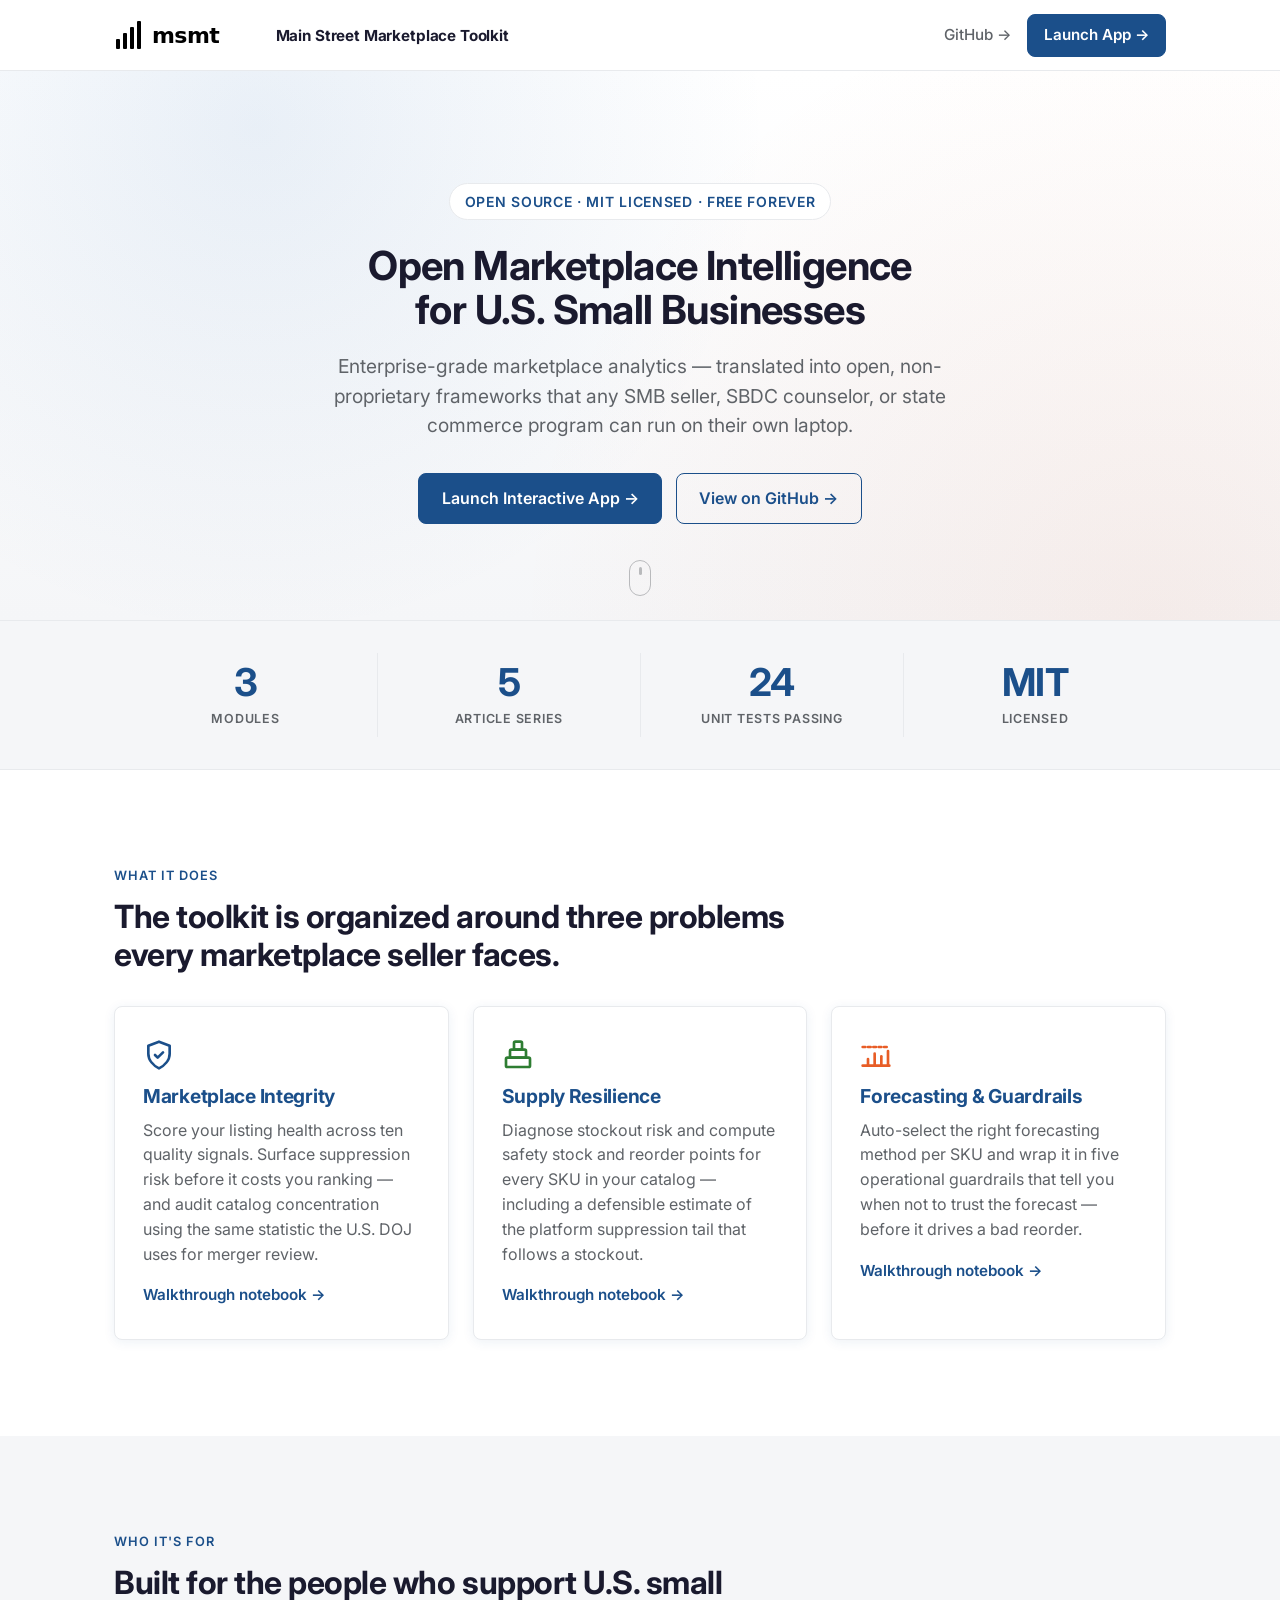
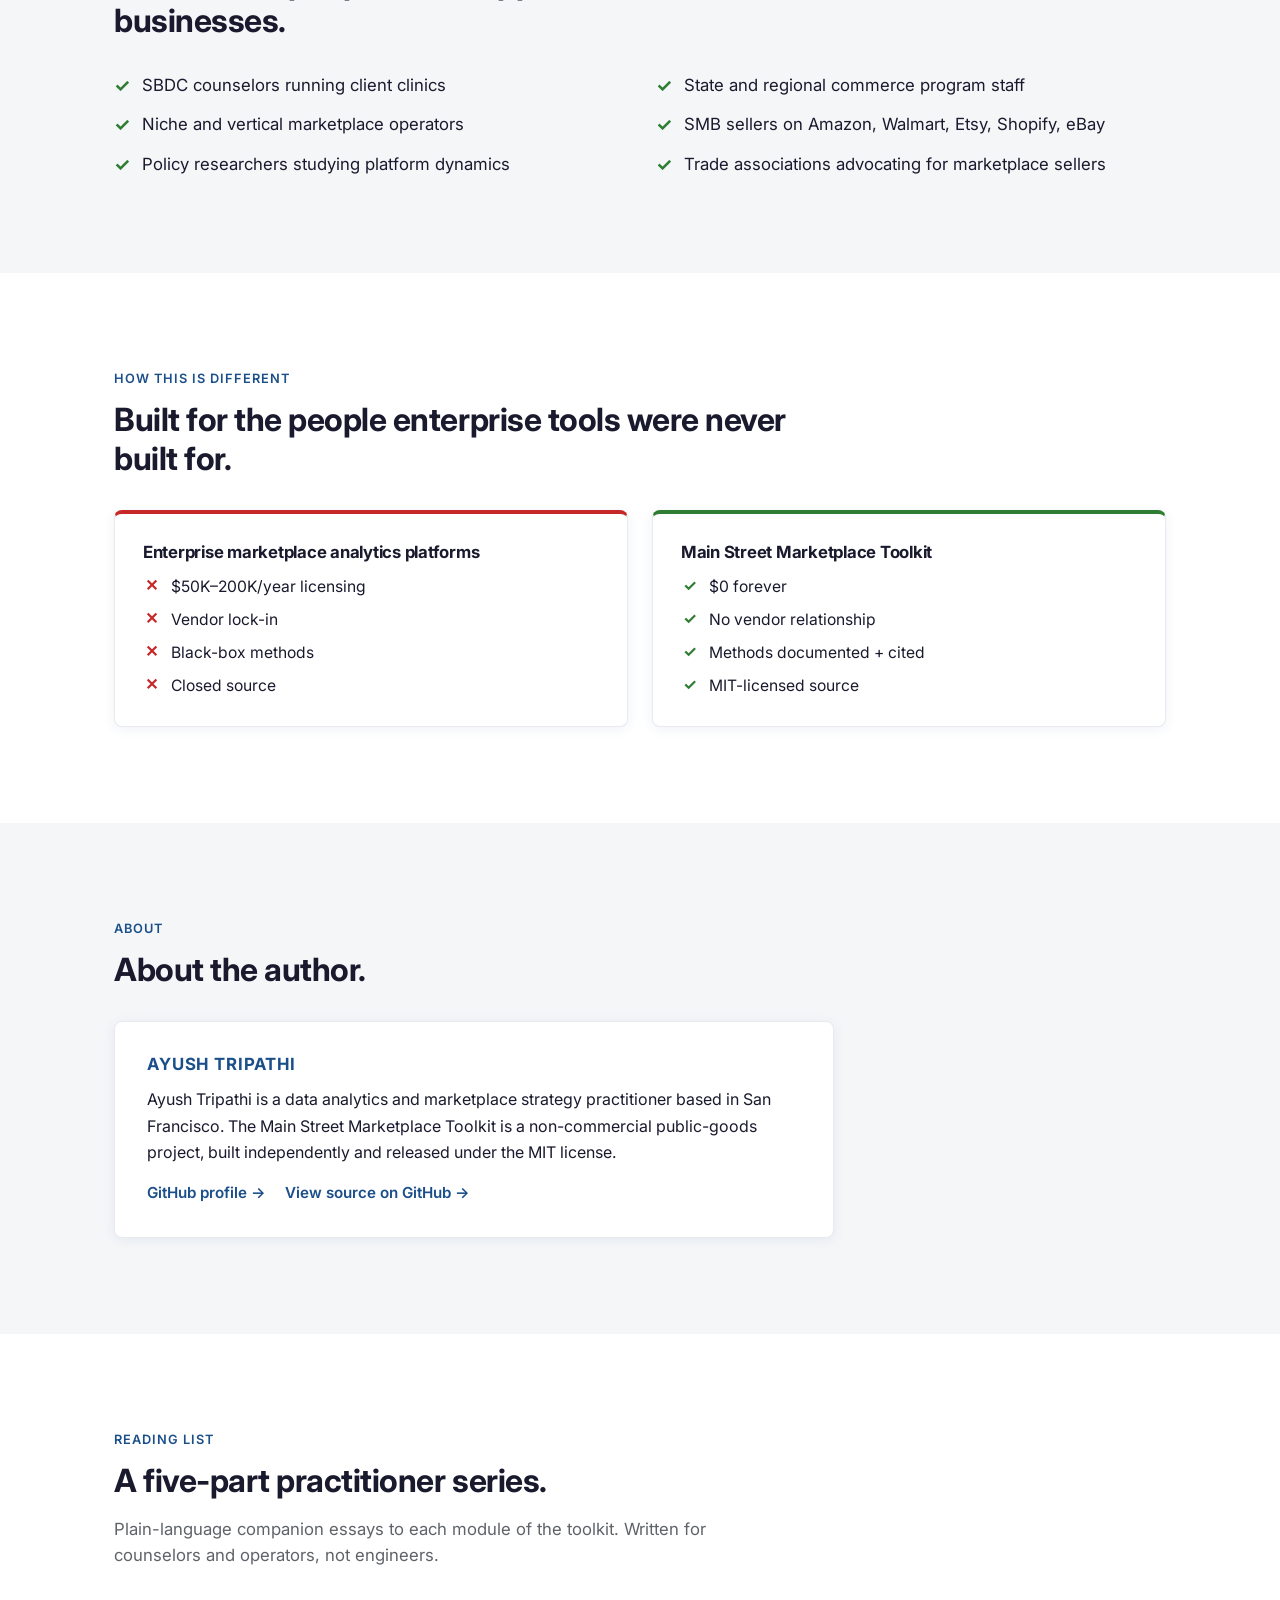
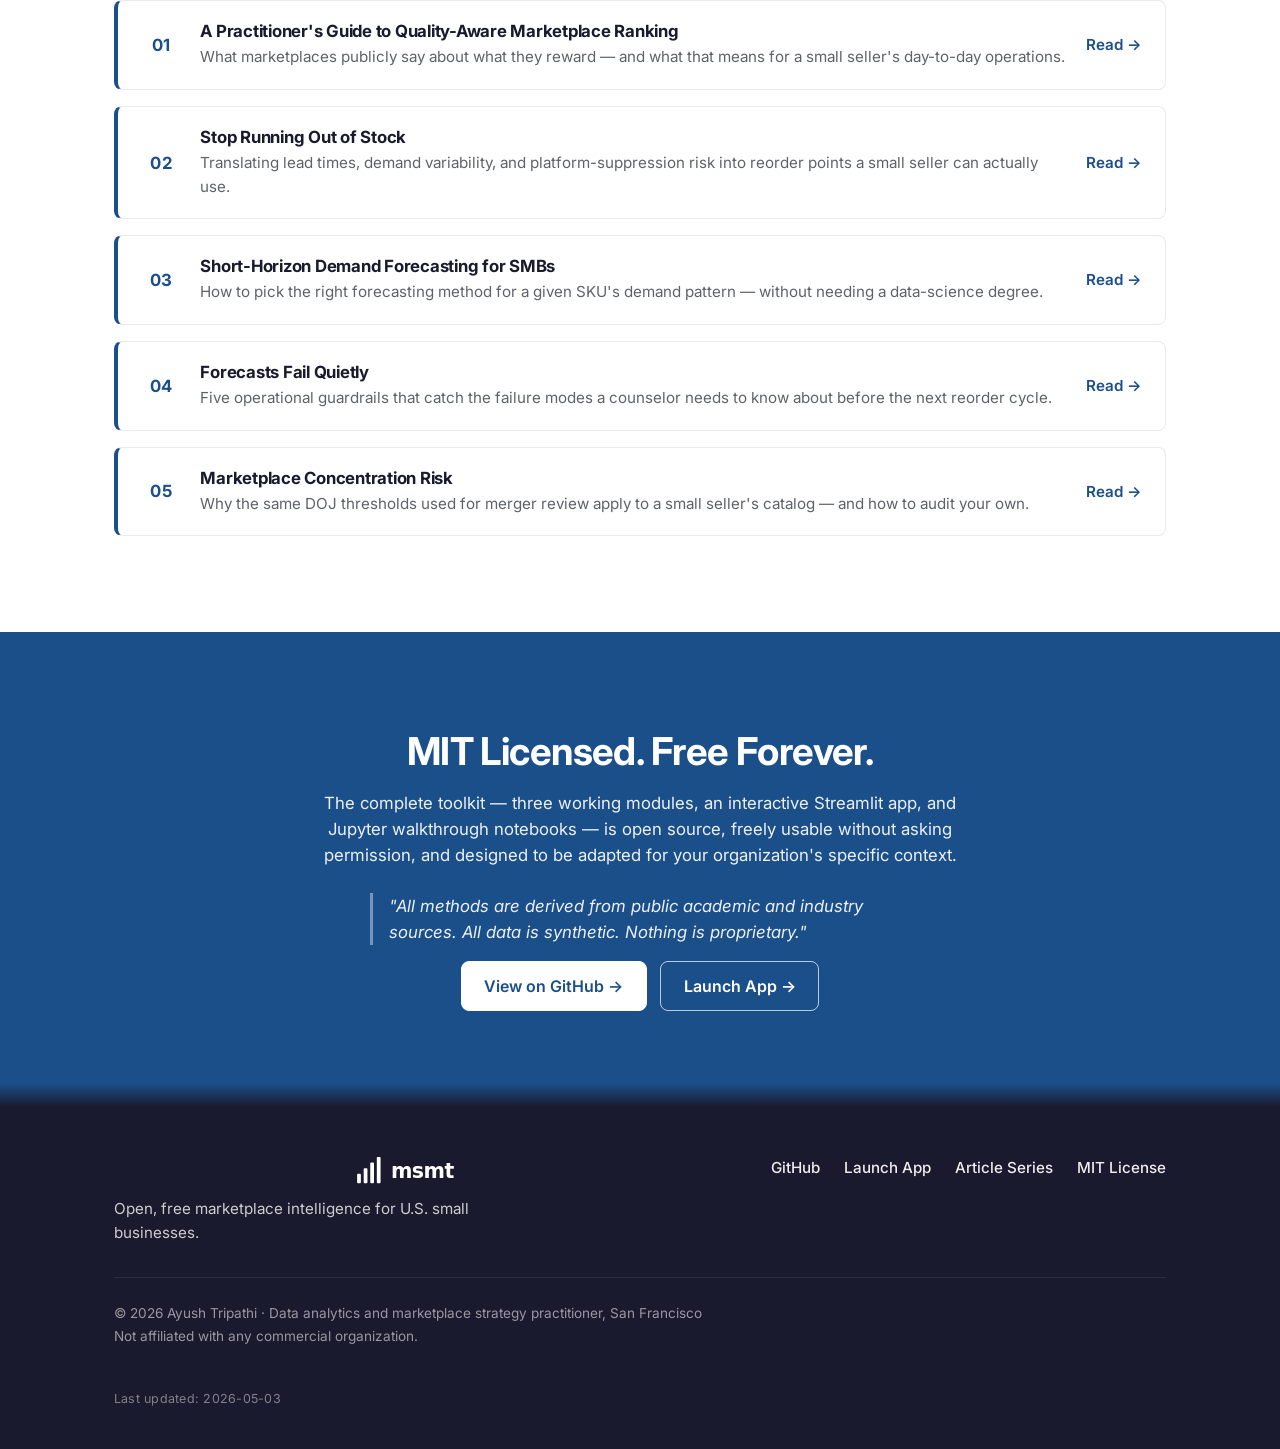
==== commit e4fcf42e: "Publish live Medium article links across repo, website, and app The five-part series is published. R" ====
--- a/website/index.html
+++ b/website/index.html
@@ -31,7 +31,7 @@
         </a>
         <nav class="nav-links" aria-label="Primary">
             <a href="https://github.com/ayushtripathi955/main-street-marketplace-toolkit" class="nav-link" target="_blank" rel="noopener">GitHub →</a>
-            <a href="https://main-street-marketplace.streamlit.app" class="btn btn-primary nav-cta">Launch App →</a>
+            <a href="https://main-street-marketplace.streamlit.app" class="btn btn-primary nav-cta" onclick="gtag('event', 'launch_app_click', {'source': 'navbar_button'});">Launch App →</a>
         </nav>
     </div>
 </header>
@@ -51,7 +51,7 @@
             or state commerce program can run on their own laptop.
         </p>
         <div class="hero-ctas">
-            <a href="https://main-street-marketplace.streamlit.app" class="btn btn-primary">Launch Interactive App →</a>
+            <a href="https://main-street-marketplace.streamlit.app" class="btn btn-primary" onclick="gtag('event', 'launch_app_click', {'source': 'hero_button'});">Launch Interactive App →</a>
             <a href="https://github.com/ayushtripathi955/main-street-marketplace-toolkit" class="btn btn-outline" target="_blank" rel="noopener">View on GitHub →</a>
         </div>
     </div>
@@ -243,7 +243,7 @@
                     <h4>A Practitioner's Guide to Quality-Aware Marketplace Ranking</h4>
                     <p>What marketplaces publicly say about what they reward — and what that means for a small seller's day-to-day operations.</p>
                 </div>
-                <span class="article-badge">Publishing this week</span>
+                <a href="https://medium.com/@ayush.tripathi955/article-1-a-practitioners-guide-to-quality-aware-marketplace-ranking-cc10032bba84" class="article-link" target="_blank" rel="noopener">Read →</a>
             </li>
             <li class="article-card">
                 <span class="article-num">02</span>
@@ -251,7 +251,7 @@
                     <h4>Stop Running Out of Stock</h4>
                     <p>Translating lead times, demand variability, and platform-suppression risk into reorder points a small seller can actually use.</p>
                 </div>
-                <span class="article-badge">Publishing this week</span>
+                <a href="https://medium.com/@ayush.tripathi955/article-2-stop-running-out-of-stock-e48d79baca83" class="article-link" target="_blank" rel="noopener">Read →</a>
             </li>
             <li class="article-card">
                 <span class="article-num">03</span>
@@ -259,7 +259,7 @@
                     <h4>Short-Horizon Demand Forecasting for SMBs</h4>
                     <p>How to pick the right forecasting method for a given SKU's demand pattern — without needing a data-science degree.</p>
                 </div>
-                <span class="article-badge">Publishing this week</span>
+                <a href="https://medium.com/@ayush.tripathi955/article-3-short-horizon-demand-forecasting-for-smbs-05fd069d8660" class="article-link" target="_blank" rel="noopener">Read →</a>
             </li>
             <li class="article-card">
                 <span class="article-num">04</span>
@@ -267,7 +267,7 @@
                     <h4>Forecasts Fail Quietly</h4>
                     <p>Five operational guardrails that catch the failure modes a counselor needs to know about before the next reorder cycle.</p>
                 </div>
-                <span class="article-badge">Publishing this week</span>
+                <a href="https://medium.com/@ayush.tripathi955/article-4-forecasts-fail-quietly-359cef729bdc" class="article-link" target="_blank" rel="noopener">Read →</a>
             </li>
             <li class="article-card">
                 <span class="article-num">05</span>
@@ -275,7 +275,7 @@
                     <h4>Marketplace Concentration Risk</h4>
                     <p>Why the same DOJ thresholds used for merger review apply to a small seller's catalog — and how to audit your own.</p>
                 </div>
-                <span class="article-badge">Publishing this week</span>
+                <a href="https://medium.com/@ayush.tripathi955/article-5-marketplace-concentration-risk-1d7af1908550" class="article-link" target="_blank" rel="noopener">Read →</a>
             </li>
         </ol>
     </div>
@@ -299,7 +299,7 @@
         </p>
         <div class="callout-ctas">
             <a href="https://github.com/ayushtripathi955/main-street-marketplace-toolkit" class="btn btn-on-dark" target="_blank" rel="noopener">View on GitHub →</a>
-            <a href="https://main-street-marketplace.streamlit.app" class="btn btn-on-dark-outline">Launch App →</a>
+            <a href="https://main-street-marketplace.streamlit.app" class="btn btn-on-dark-outline" onclick="gtag('event', 'launch_app_click', {'source': 'mit_section_button'});">Launch App →</a>
         </div>
     </div>
 </section>
@@ -319,8 +319,8 @@
         </div>
         <ul class="footer-links" aria-label="Footer">
             <li><a href="https://github.com/ayushtripathi955/main-street-marketplace-toolkit" target="_blank" rel="noopener">GitHub</a></li>
-            <li><a href="https://main-street-marketplace.streamlit.app">Launch App</a></li>
-            <li><a href="#">Article Series</a></li>
+            <li><a href="https://main-street-marketplace.streamlit.app" onclick="gtag('event', 'launch_app_click', {'source': 'footer_button'});">Launch App</a></li>
+            <li><a href="https://medium.com/@ayush.tripathi955/article-1-a-practitioners-guide-to-quality-aware-marketplace-ranking-cc10032bba84" target="_blank" rel="noopener">Article Series</a></li>
             <li><a href="https://github.com/ayushtripathi955/main-street-marketplace-toolkit/blob/main/LICENSE" target="_blank" rel="noopener">MIT License</a></li>
         </ul>
         <p class="footer-meta">
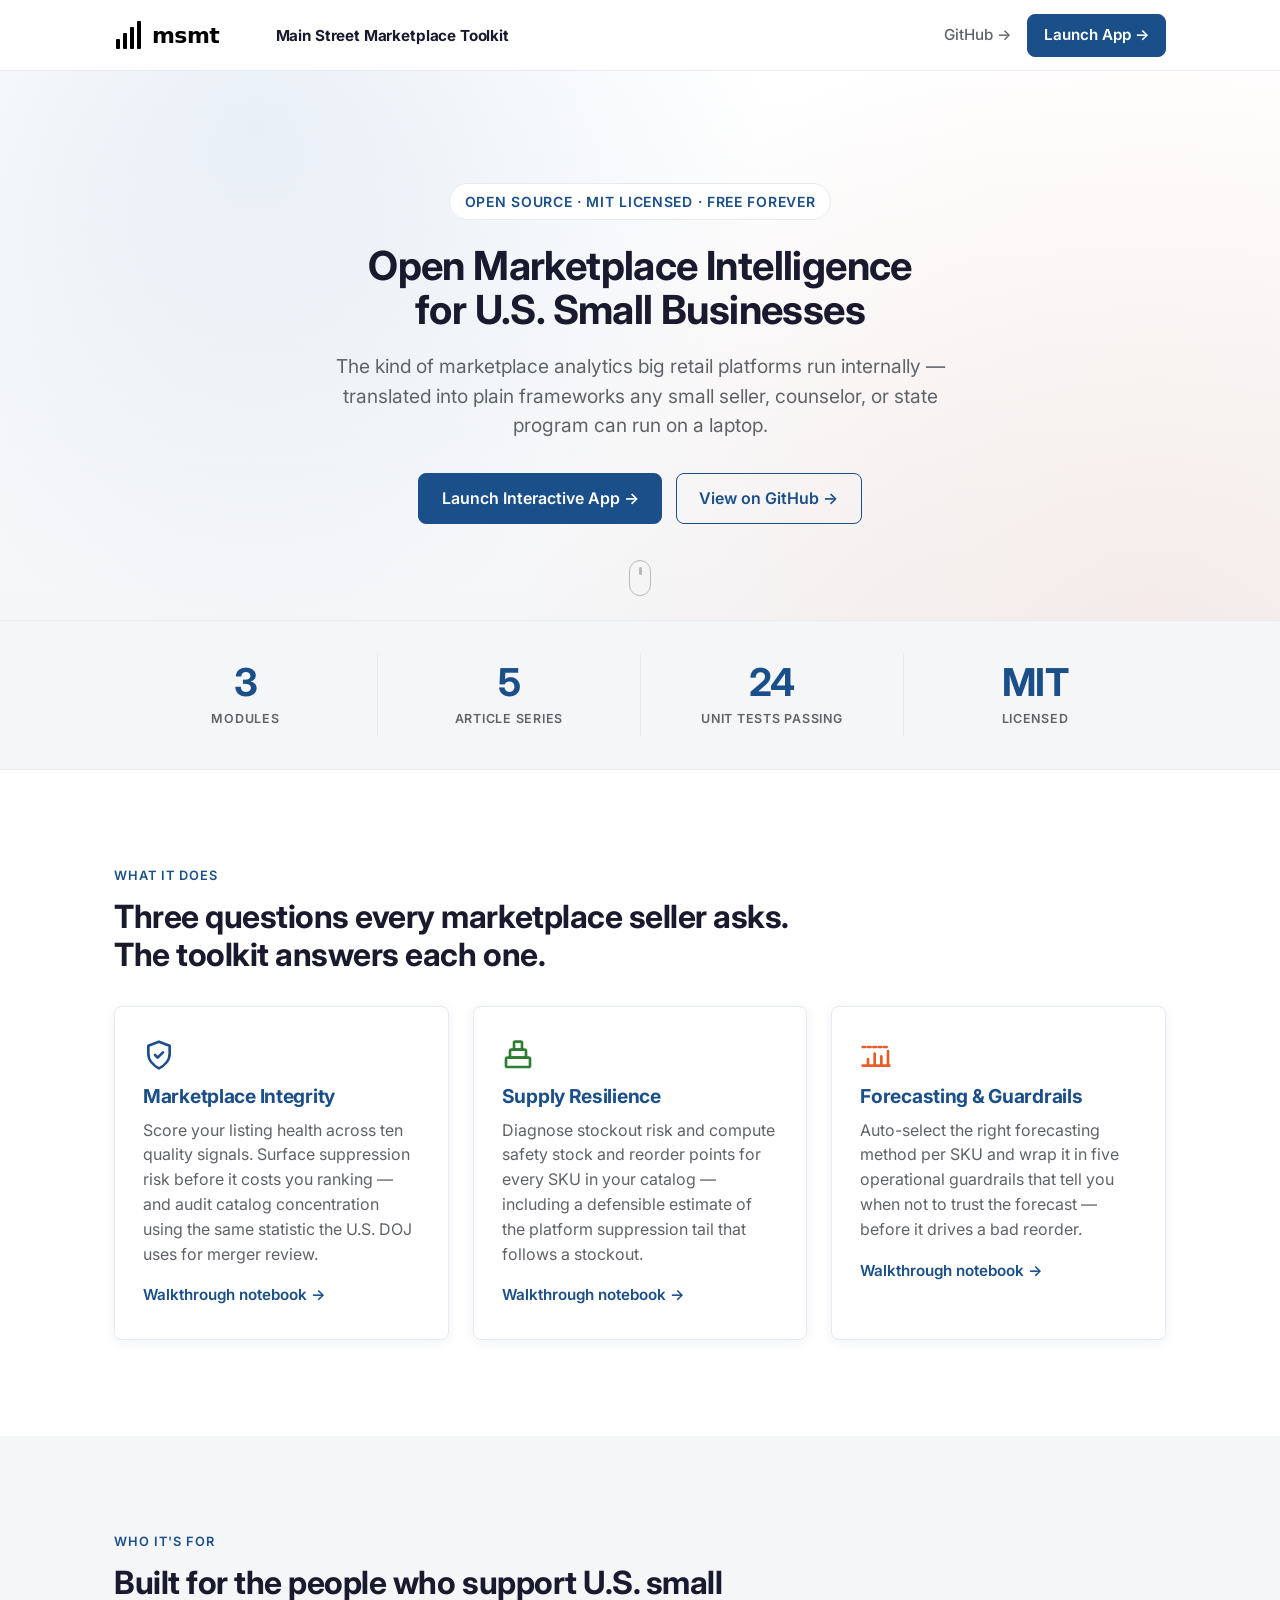
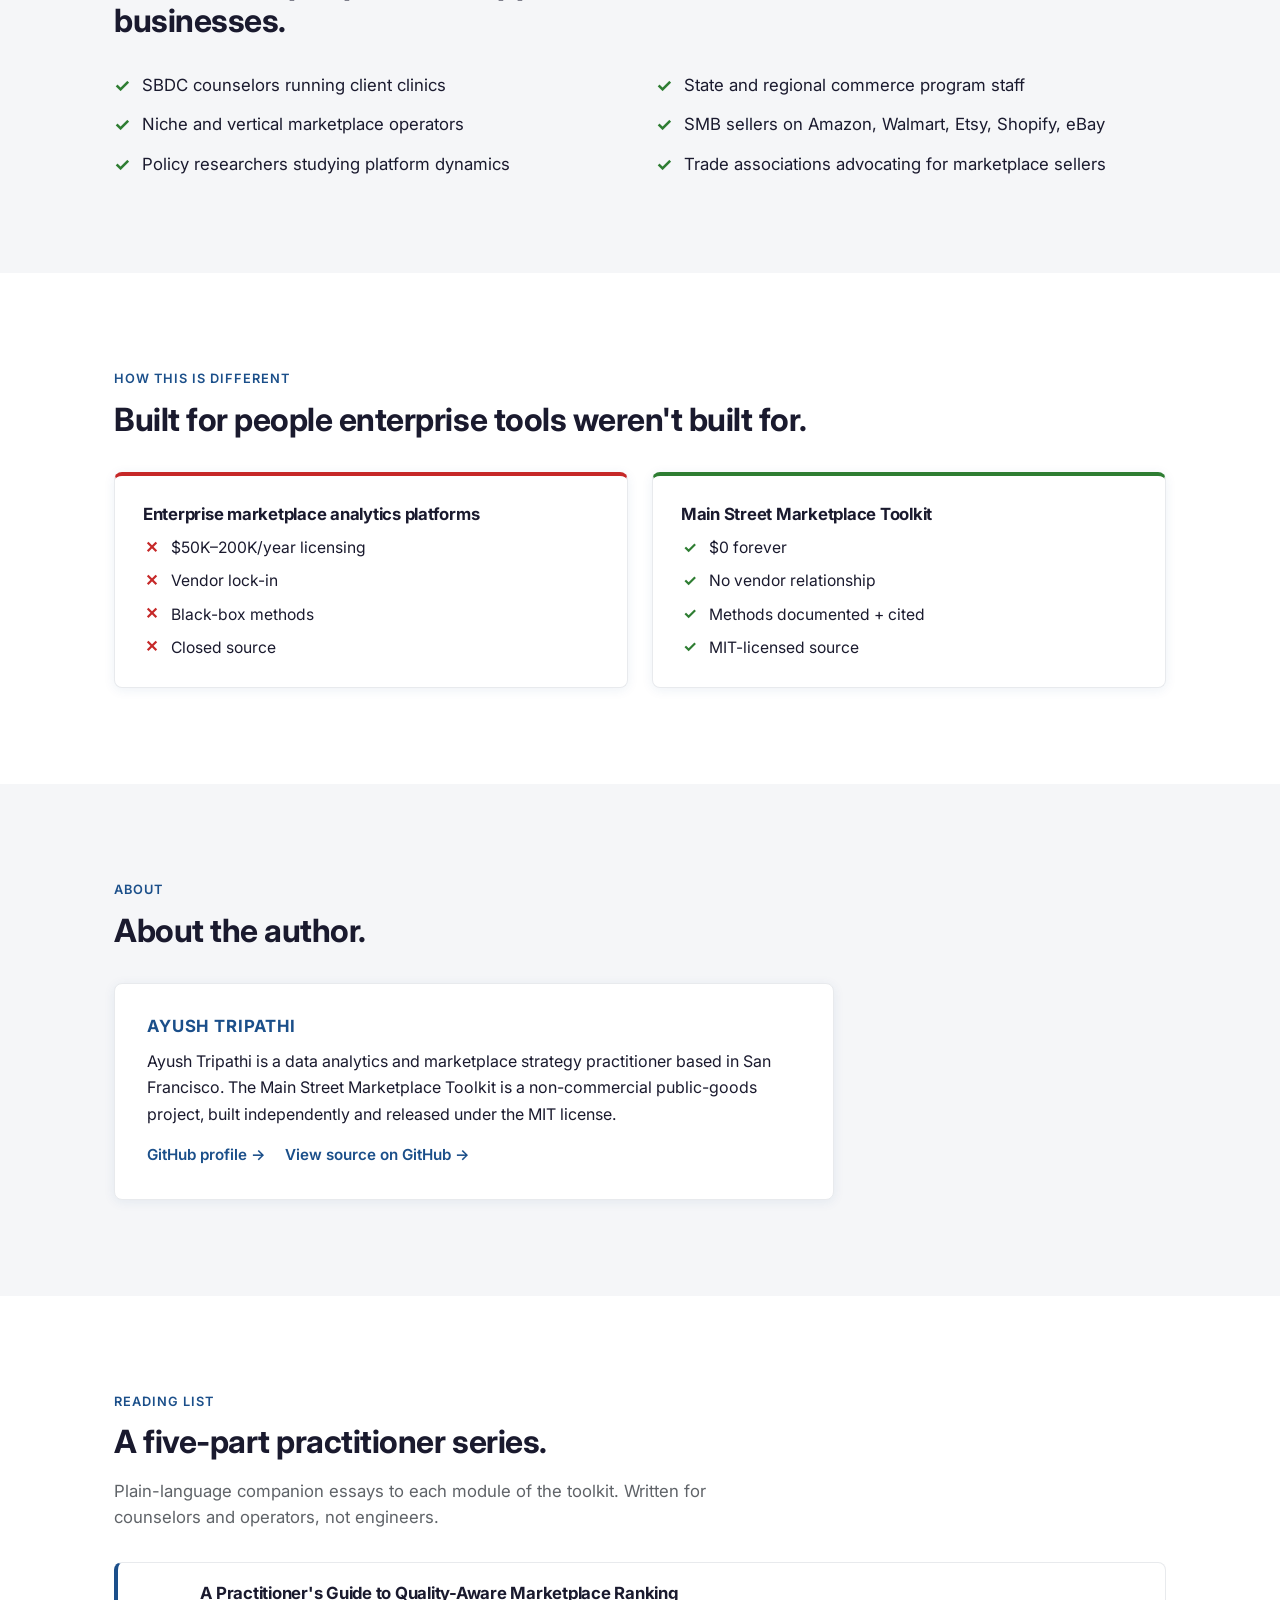
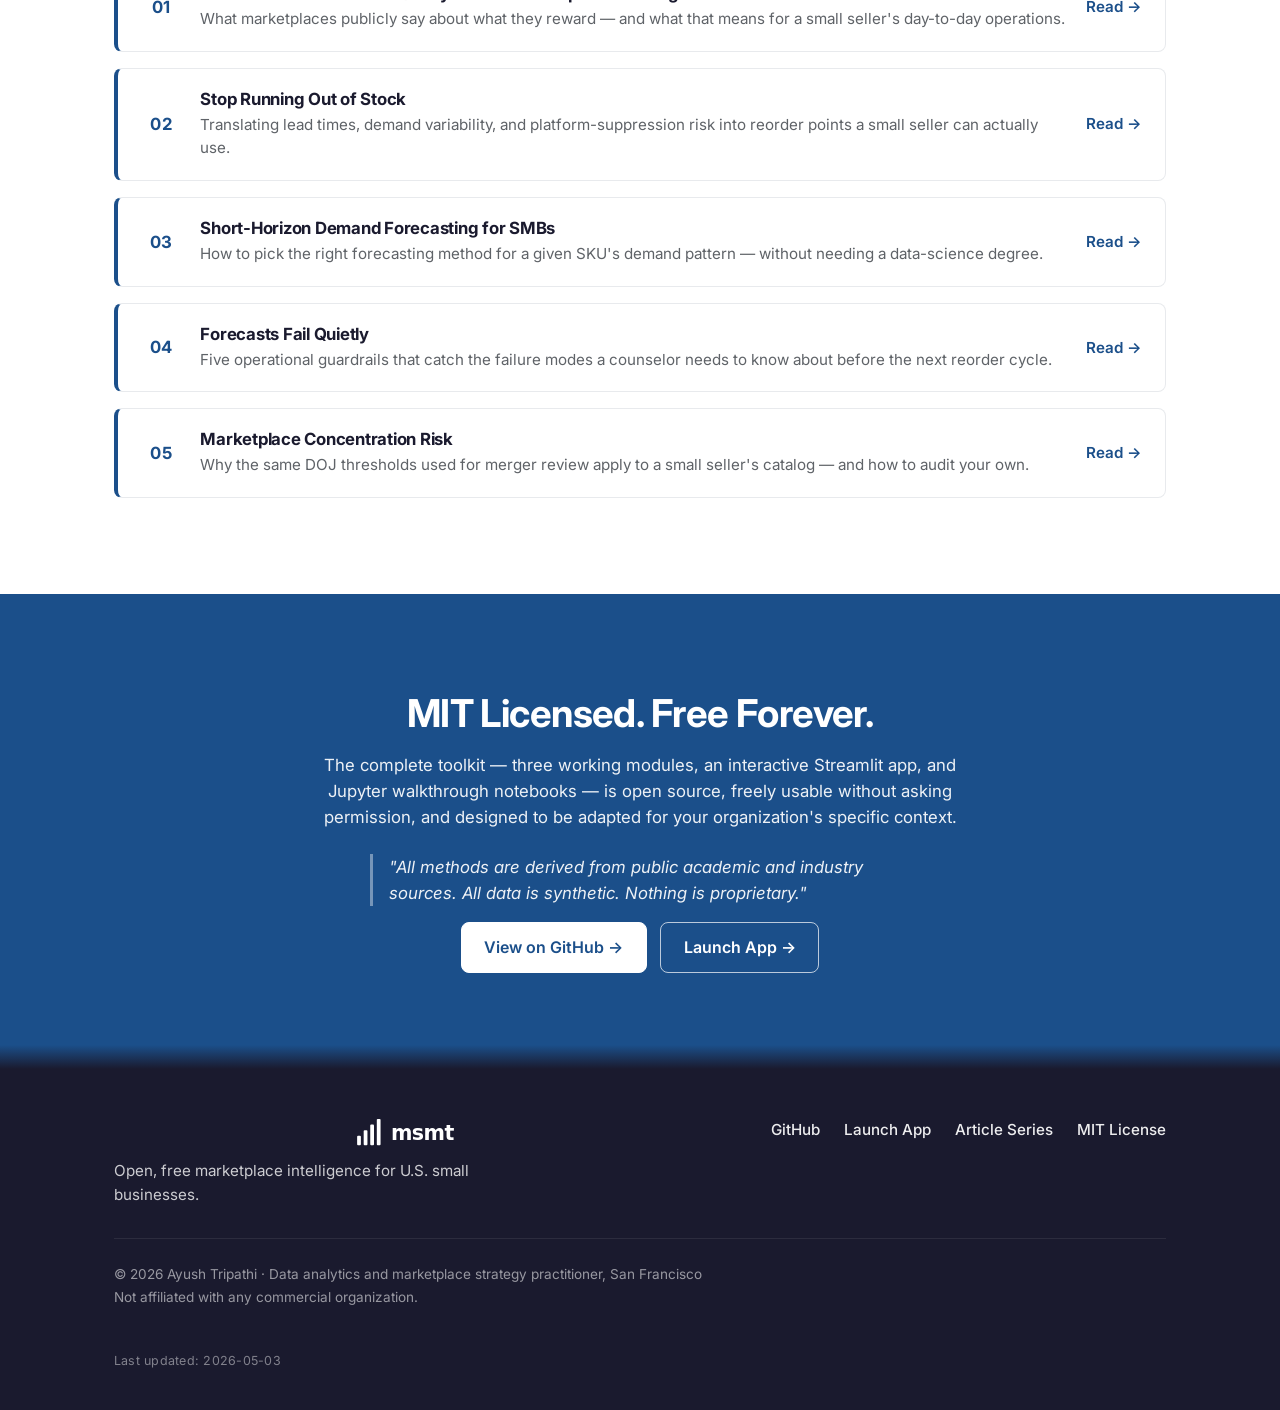
==== commit 4ce28050: "Simplify user-facing copy for non-technical users Revise the explanatory text across the Streamlit a" ====
--- a/website/index.html
+++ b/website/index.html
@@ -46,9 +46,9 @@
         <span class="eyebrow">Open Source · MIT Licensed · Free Forever</span>
         <h1 class="hero-headline">Open Marketplace Intelligence<br>for U.S. Small Businesses</h1>
         <p class="hero-subhead">
-            Enterprise-grade marketplace analytics — translated into open,
-            non-proprietary frameworks that any SMB seller, SBDC counselor,
-            or state commerce program can run on their own laptop.
+            The kind of marketplace analytics big retail platforms run
+            internally — translated into plain frameworks any small
+            seller, counselor, or state program can run on a laptop.
         </p>
         <div class="hero-ctas">
             <a href="https://main-street-marketplace.streamlit.app" class="btn btn-primary" onclick="gtag('event', 'launch_app_click', {'source': 'hero_button'});">Launch Interactive App →</a>
@@ -92,7 +92,7 @@
 <section class="section pillars">
     <div class="container">
         <p class="section-eyebrow">What it does</p>
-        <h2 class="section-title">The toolkit is organized around three problems every marketplace seller faces.</h2>
+        <h2 class="section-title">Three questions every marketplace seller asks. The toolkit answers each one.</h2>
         <div class="pillar-grid">
 
             <article class="pillar-card">
@@ -178,7 +178,7 @@
 <section class="section compare">
     <div class="container">
         <p class="section-eyebrow">How this is different</p>
-        <h2 class="section-title">Built for the people enterprise tools were never built for.</h2>
+        <h2 class="section-title">Built for people enterprise tools weren't built for.</h2>
         <div class="compare-grid">
             <div class="compare-card compare-other">
                 <h3>Enterprise marketplace analytics platforms</h3>
